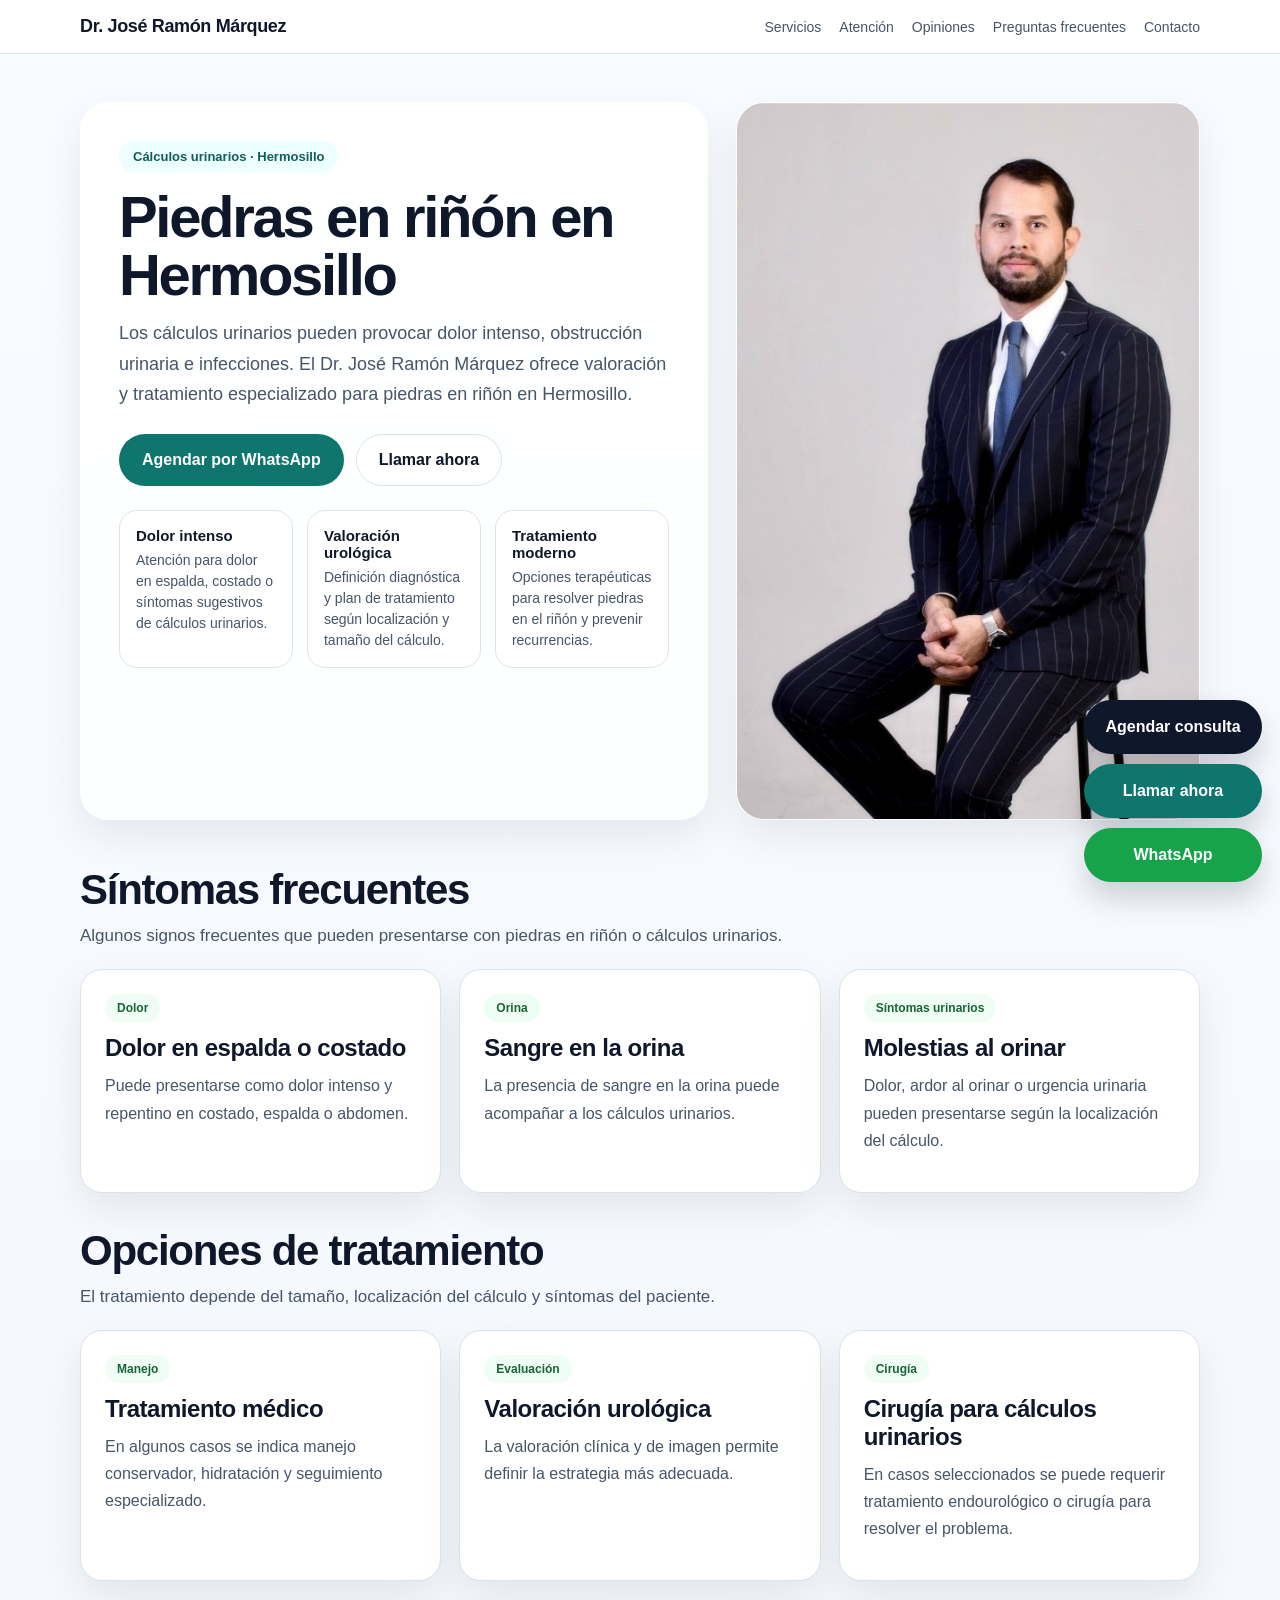
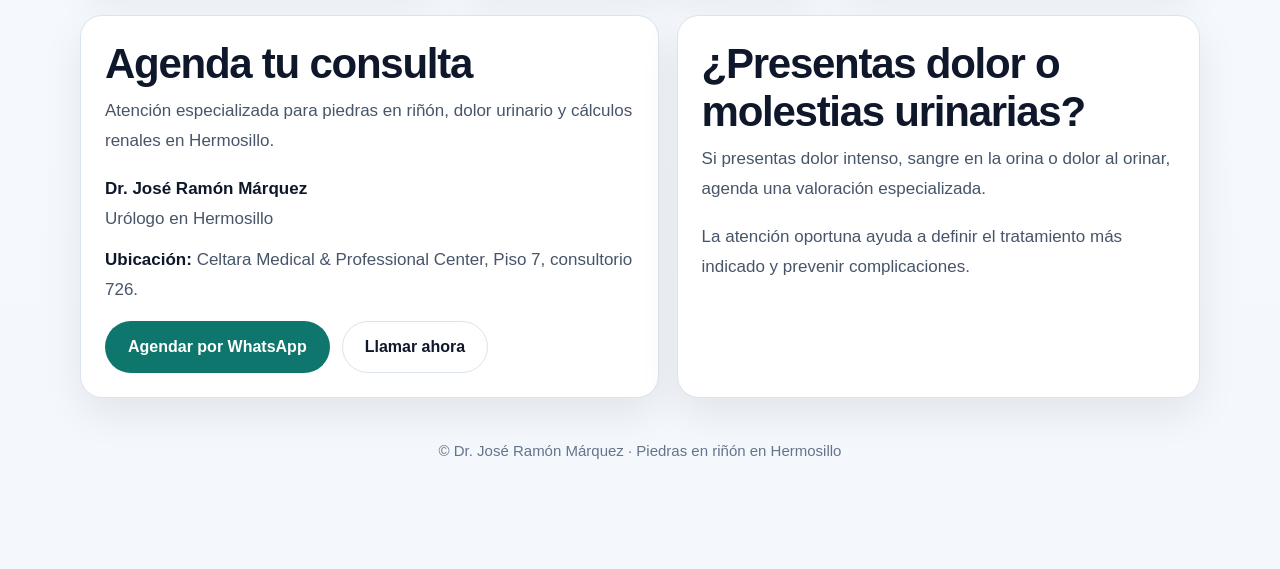
==== calculos.html @ 33da3daa "Update WhatsApp links for Dr. Márquez" ====
<!DOCTYPE html>
<html lang="es">
<head>
  <!-- Google tag (gtag.js) -->
  <script async src="https://www.googletagmanager.com/gtag/js?id=AW-10890424360"></script>
  <script>
    window.dataLayer = window.dataLayer || [];
    function gtag(){dataLayer.push(arguments);}
    gtag('js', new Date());
    gtag('config', 'AW-10890424360');
  </script>
  <script>
    function gtag_report_conversion(url) {
      var callback = function () {
        if (typeof(url) !== 'undefined') {
          window.location = url;
        }
      };
      gtag('event', 'conversion', {
        'send_to': 'AW-10890424360/ydAMCOLfy4wcEKjg-sgo',
        'event_callback': callback
      });
      return false;
    }
  </script>

  <meta charset="UTF-8" />
  <meta name="viewport" content="width=device-width, initial-scale=1.0" />
  <link rel="canonical" href="https://www.urologohermosillo.mx/calculos.html" />

  <title>Piedras en riñón en Hermosillo | Dr. José Ramón Márquez</title>

  <meta name="description" content="Tratamiento de piedras en riñón y cálculos urinarios en Hermosillo. Valoración especializada por el Dr. José Ramón Márquez." />
  <meta name="keywords" content="piedras en riñón Hermosillo, cálculos renales Hermosillo, cirugía láser cálculos Hermosillo, urólogo cálculos Hermosillo" />
  <meta name="robots" content="index, follow" />

  <meta property="og:title" content="Piedras en riñón en Hermosillo | Dr. José Ramón Márquez" />
  <meta property="og:description" content="Tratamiento especializado para cálculos urinarios y piedras en riñón en Hermosillo." />
  <meta property="og:type" content="website" />
  <meta property="og:url" content="https://www.urologohermosillo.mx/calculos.html" />
  <meta property="og:image" content="https://www.urologohermosillo.mx/doctor.jpg" />

  <style>
    :root {
      --bg: #f4f7fb;
      --white: #ffffff;
      --text: #0f172a;
      --muted: #475569;
      --primary: #0f766e;
      --primary-dark: #115e59;
      --green: #16a34a;
      --line: #dbe4ec;
      --shadow: 0 16px 40px rgba(15,23,42,0.08);
      --radius: 22px;
      --max: 1120px;
    }

    * { box-sizing: border-box; }
    html { scroll-behavior: smooth; }

    body {
      margin: 0;
      font-family: Arial, Helvetica, sans-serif;
      background: linear-gradient(180deg,#f8fbff 0%,var(--bg) 100%);
      color: var(--text);
    }

    img { max-width: 100%; display: block; }
    a { text-decoration: none; color: inherit; }

    .container {
      width: min(var(--max), calc(100% - 32px));
      margin: 0 auto;
    }

    .topbar {
      position: sticky;
      top: 0;
      z-index: 50;
      background: rgba(255,255,255,0.92);
      backdrop-filter: blur(10px);
      border-bottom: 1px solid rgba(219,228,236,0.9);
    }

    .topbar-inner {
      display: flex;
      justify-content: space-between;
      align-items: center;
      gap: 16px;
      padding: 16px 0;
    }

    .brand {
      font-weight: 800;
      font-size: 18px;
      letter-spacing: -0.02em;
    }

    .nav {
      display: flex;
      gap: 18px;
      font-size: 14px;
      color: var(--muted);
      flex-wrap: wrap;
    }

    .hero {
      padding: 48px 0 22px;
    }

    .hero-grid {
      display: grid;
      grid-template-columns: 1.15fr 0.85fr;
      gap: 28px;
      align-items: stretch;
    }

    .panel {
      background: rgba(255,255,255,0.88);
      border: 1px solid rgba(255,255,255,0.95);
      border-radius: 28px;
      box-shadow: var(--shadow);
      overflow: hidden;
    }

    .hero-copy {
      padding: 38px;
    }

    .eyebrow {
      display: inline-block;
      margin-bottom: 16px;
      padding: 8px 14px;
      background: #ecfeff;
      color: var(--primary-dark);
      border-radius: 999px;
      font-size: 13px;
      font-weight: 700;
    }

    h1 {
      margin: 0 0 14px;
      font-size: clamp(34px,5vw,58px);
      line-height: 1;
      letter-spacing: -0.04em;
    }

    .lead {
      margin: 0 0 24px;
      color: var(--muted);
      font-size: 18px;
      line-height: 1.7;
      max-width: 62ch;
    }

    .cta-row {
      display: flex;
      flex-wrap: wrap;
      gap: 12px;
      margin-bottom: 24px;
    }

    .btn {
      display: inline-flex;
      align-items: center;
      justify-content: center;
      min-height: 52px;
      padding: 14px 22px;
      border-radius: 999px;
      font-weight: 700;
      border: 1px solid transparent;
      transition: 0.2s ease;
    }

    .btn:hover { transform: translateY(-1px); }
    .btn-primary { background: var(--primary); color: #fff; }
    .btn-secondary { background: #fff; color: var(--text); border-color: var(--line); }

    .highlights {
      display: grid;
      grid-template-columns: repeat(3,1fr);
      gap: 14px;
    }

    .highlight {
      background: #fff;
      border: 1px solid var(--line);
      border-radius: 18px;
      padding: 16px;
    }

    .highlight strong {
      display: block;
      margin-bottom: 6px;
      font-size: 15px;
    }

    .highlight span {
      color: var(--muted);
      font-size: 14px;
      line-height: 1.5;
    }

    .hero-photo {
      min-height: 100%;
      background: #e8eef4;
    }

    .hero-photo img {
      width: 100%;
      height: 100%;
      object-fit: cover;
      object-position: center top;
    }

    .section {
      padding: 24px 0 10px;
    }

    .section-head {
      margin-bottom: 18px;
    }

    .section-head h2 {
      margin: 0 0 8px;
      font-size: clamp(28px,4vw,42px);
      letter-spacing: -0.03em;
    }

    .section-head p {
      margin: 0;
      color: var(--muted);
      font-size: 17px;
      line-height: 1.7;
    }

    .grid-3 {
      display: grid;
      grid-template-columns: repeat(3,1fr);
      gap: 18px;
    }

    .card {
      background: var(--white);
      border: 1px solid var(--line);
      border-radius: var(--radius);
      box-shadow: var(--shadow);
      padding: 24px;
    }

    .tag {
      display: inline-block;
      margin-bottom: 12px;
      padding: 7px 12px;
      border-radius: 999px;
      background: #f0fdf4;
      color: #166534;
      font-size: 12px;
      font-weight: 800;
    }

    .service h3 {
      margin: 0 0 10px;
      font-size: 24px;
      letter-spacing: -0.02em;
    }

    .service p {
      margin: 0 0 14px;
      color: var(--muted);
      line-height: 1.7;
    }

    .contact-grid {
      display: grid;
      grid-template-columns: 1.05fr 0.95fr;
      gap: 18px;
    }

    .contact-info p {
      margin: 0 0 12px;
      color: var(--muted);
      line-height: 1.75;
      font-size: 17px;
    }

    .contact-info strong {
      color: var(--text);
    }

    .quick-actions {
      display: flex;
      flex-wrap: wrap;
      gap: 12px;
      margin-top: 16px;
    }

    .floating-actions {
      position: fixed;
      right: 18px;
      bottom: 18px;
      z-index: 60;
      display: flex;
      flex-direction: column;
      gap: 10px;
      align-items: flex-end;
    }

    .floating-btn {
      display: inline-flex;
      align-items: center;
      justify-content: center;
      min-width: 178px;
      min-height: 54px;
      padding: 14px 20px;
      border-radius: 999px;
      color: #fff;
      font-weight: 800;
      box-shadow: 0 16px 30px rgba(15,23,42,0.18);
    }

    .floating-book { background: #0f172a; }
    .floating-call { background: var(--primary); }
    .floating-wa { background: var(--green); }

    footer {
      padding: 34px 0 110px;
      text-align: center;
      color: #64748b;
      font-size: 15px;
    }

    @media (max-width:900px) {
      .nav { display: none; }
      .hero-grid, .grid-3, .contact-grid, .highlights { grid-template-columns: 1fr; }
      .hero-copy { padding: 28px; }
      .floating-actions { left: 14px; right: 14px; align-items: stretch; }
      .floating-btn { width: 100%; min-width: 0; }
    }
  </style>
</head>
<body>
  <header class="topbar">
    <div class="container topbar-inner">
      <div class="brand"><a href="index.html">Dr. José Ramón Márquez</a></div>
      <nav class="nav">
        <a href="index.html#servicios">Servicios</a>
        <a href="index.html#seo-local">Atención</a>
        <a href="index.html#opiniones">Opiniones</a>
        <a href="index.html#faq">Preguntas frecuentes</a>
        <a href="contacto.html">Contacto</a>
      </nav>
    </div>
  </header>

  <main>
    <section class="hero">
      <div class="container hero-grid">
        <div class="panel hero-copy">
          <div class="eyebrow">Cálculos urinarios · Hermosillo</div>
          <h1>Piedras en riñón en Hermosillo</h1>
          <p class="lead">Los cálculos urinarios pueden provocar dolor intenso, obstrucción urinaria e infecciones. El Dr. José Ramón Márquez ofrece valoración y tratamiento especializado para piedras en riñón en Hermosillo.</p>
          <div class="cta-row">
            <a class="btn btn-primary" href="https://wa.me/526621682543?text=Hola%20Dr.%20Jos%C3%A9%20Ram%C3%B3n%2C%20vi%20su%20p%C3%A1gina%20web%20y%20quiero%20agendar%20una%20consulta%20por%20piedras%20en%20el%20ri%C3%B1%C3%B3n" onclick="return gtag_report_conversion(this.href);">
              Agendar por WhatsApp
            </a>
            <a class="btn btn-secondary" href="tel:+522227526728">Llamar ahora</a>
          </div>
          <div class="highlights">
            <div class="highlight">
              <strong>Dolor intenso</strong>
              <span>Atención para dolor en espalda, costado o síntomas sugestivos de cálculos urinarios.</span>
            </div>
            <div class="highlight">
              <strong>Valoración urológica</strong>
              <span>Definición diagnóstica y plan de tratamiento según localización y tamaño del cálculo.</span>
            </div>
            <div class="highlight">
              <strong>Tratamiento moderno</strong>
              <span>Opciones terapéuticas para resolver piedras en el riñón y prevenir recurrencias.</span>
            </div>
          </div>
        </div>
        <div class="panel hero-photo">
          <img src="doctor.jpg" alt="Dr. José Ramón Márquez, urólogo en Hermosillo" />
        </div>
      </div>
    </section>

    <section class="section">
      <div class="container">
        <div class="section-head">
          <h2>Síntomas frecuentes</h2>
          <p>Algunos signos frecuentes que pueden presentarse con piedras en riñón o cálculos urinarios.</p>
        </div>
        <div class="grid-3">
          <article class="card service">
            <div class="tag">Dolor</div>
            <h3>Dolor en espalda o costado</h3>
            <p>Puede presentarse como dolor intenso y repentino en costado, espalda o abdomen.</p>
          </article>
          <article class="card service">
            <div class="tag">Orina</div>
            <h3>Sangre en la orina</h3>
            <p>La presencia de sangre en la orina puede acompañar a los cálculos urinarios.</p>
          </article>
          <article class="card service">
            <div class="tag">Síntomas urinarios</div>
            <h3>Molestias al orinar</h3>
            <p>Dolor, ardor al orinar o urgencia urinaria pueden presentarse según la localización del cálculo.</p>
          </article>
        </div>
      </div>
    </section>

    <section class="section" id="tratamiento">
      <div class="container">
        <div class="section-head">
          <h2>Opciones de tratamiento</h2>
          <p>El tratamiento depende del tamaño, localización del cálculo y síntomas del paciente.</p>
        </div>
        <div class="grid-3">
          <article class="card service">
            <div class="tag">Manejo</div>
            <h3>Tratamiento médico</h3>
            <p>En algunos casos se indica manejo conservador, hidratación y seguimiento especializado.</p>
          </article>
          <article class="card service">
            <div class="tag">Evaluación</div>
            <h3>Valoración urológica</h3>
            <p>La valoración clínica y de imagen permite definir la estrategia más adecuada.</p>
          </article>
          <article class="card service">
            <div class="tag">Cirugía</div>
            <h3>Cirugía para cálculos urinarios</h3>
            <p>En casos seleccionados se puede requerir tratamiento endourológico o cirugía para resolver el problema.</p>
          </article>
        </div>
      </div>
    </section>

    <section class="section" id="contacto">
      <div class="container contact-grid">
        <div class="card contact-info">
          <div class="section-head">
            <h2>Agenda tu consulta</h2>
            <p>Atención especializada para piedras en riñón, dolor urinario y cálculos renales en Hermosillo.</p>
          </div>
          <p><strong>Dr. José Ramón Márquez</strong><br>Urólogo en Hermosillo</p>
          <p><strong>Ubicación:</strong> Celtara Medical &amp; Professional Center, Piso 7, consultorio 726.</p>
          <div class="quick-actions">
            <a class="btn btn-primary" href="https://wa.me/526621682543?text=Hola%20Dr.%20Jos%C3%A9%20Ram%C3%B3n%2C%20vi%20su%20p%C3%A1gina%20web%20y%20quiero%20agendar%20una%20consulta%20por%20piedras%20en%20el%20ri%C3%B1%C3%B3n" onclick="return gtag_report_conversion(this.href);">
              Agendar por WhatsApp
            </a>
            <a class="btn btn-secondary" href="tel:+522227526728">Llamar ahora</a>
          </div>
        </div>
        <div class="card contact-info">
          <div class="section-head">
            <h2>¿Presentas dolor o molestias urinarias?</h2>
            <p>Si presentas dolor intenso, sangre en la orina o dolor al orinar, agenda una valoración especializada.</p>
          </div>
          <p>La atención oportuna ayuda a definir el tratamiento más indicado y prevenir complicaciones.</p>
        </div>
      </div>
    </section>
  </main>

  <div class="floating-actions">
    <a class="floating-btn floating-book" href="https://wa.me/526621682543?text=Hola%20Dr.%20Jos%C3%A9%20Ram%C3%B3n%2C%20vi%20su%20p%C3%A1gina%20web%20y%20quiero%20agendar%20una%20consulta%20por%20piedras%20en%20el%20ri%C3%B1%C3%B3n" onclick="return gtag_report_conversion(this.href);">
      Agendar consulta
    </a>
    <a class="floating-btn floating-call" href="tel:+522227526728">Llamar ahora</a>
    <a class="floating-btn floating-wa" href="https://wa.me/526621682543?text=Hola%20Dr.%20Jos%C3%A9%20Ram%C3%B3n%2C%20vi%20su%20p%C3%A1gina%20web%20y%20quiero%20informaci%C3%B3n%20sobre%20piedras%20en%20el%20ri%C3%B1%C3%B3n" onclick="return gtag_report_conversion(this.href);">
      WhatsApp
    </a>
  </div>

  <footer>© Dr. José Ramón Márquez · Piedras en riñón en Hermosillo</footer>
</body>
</html>
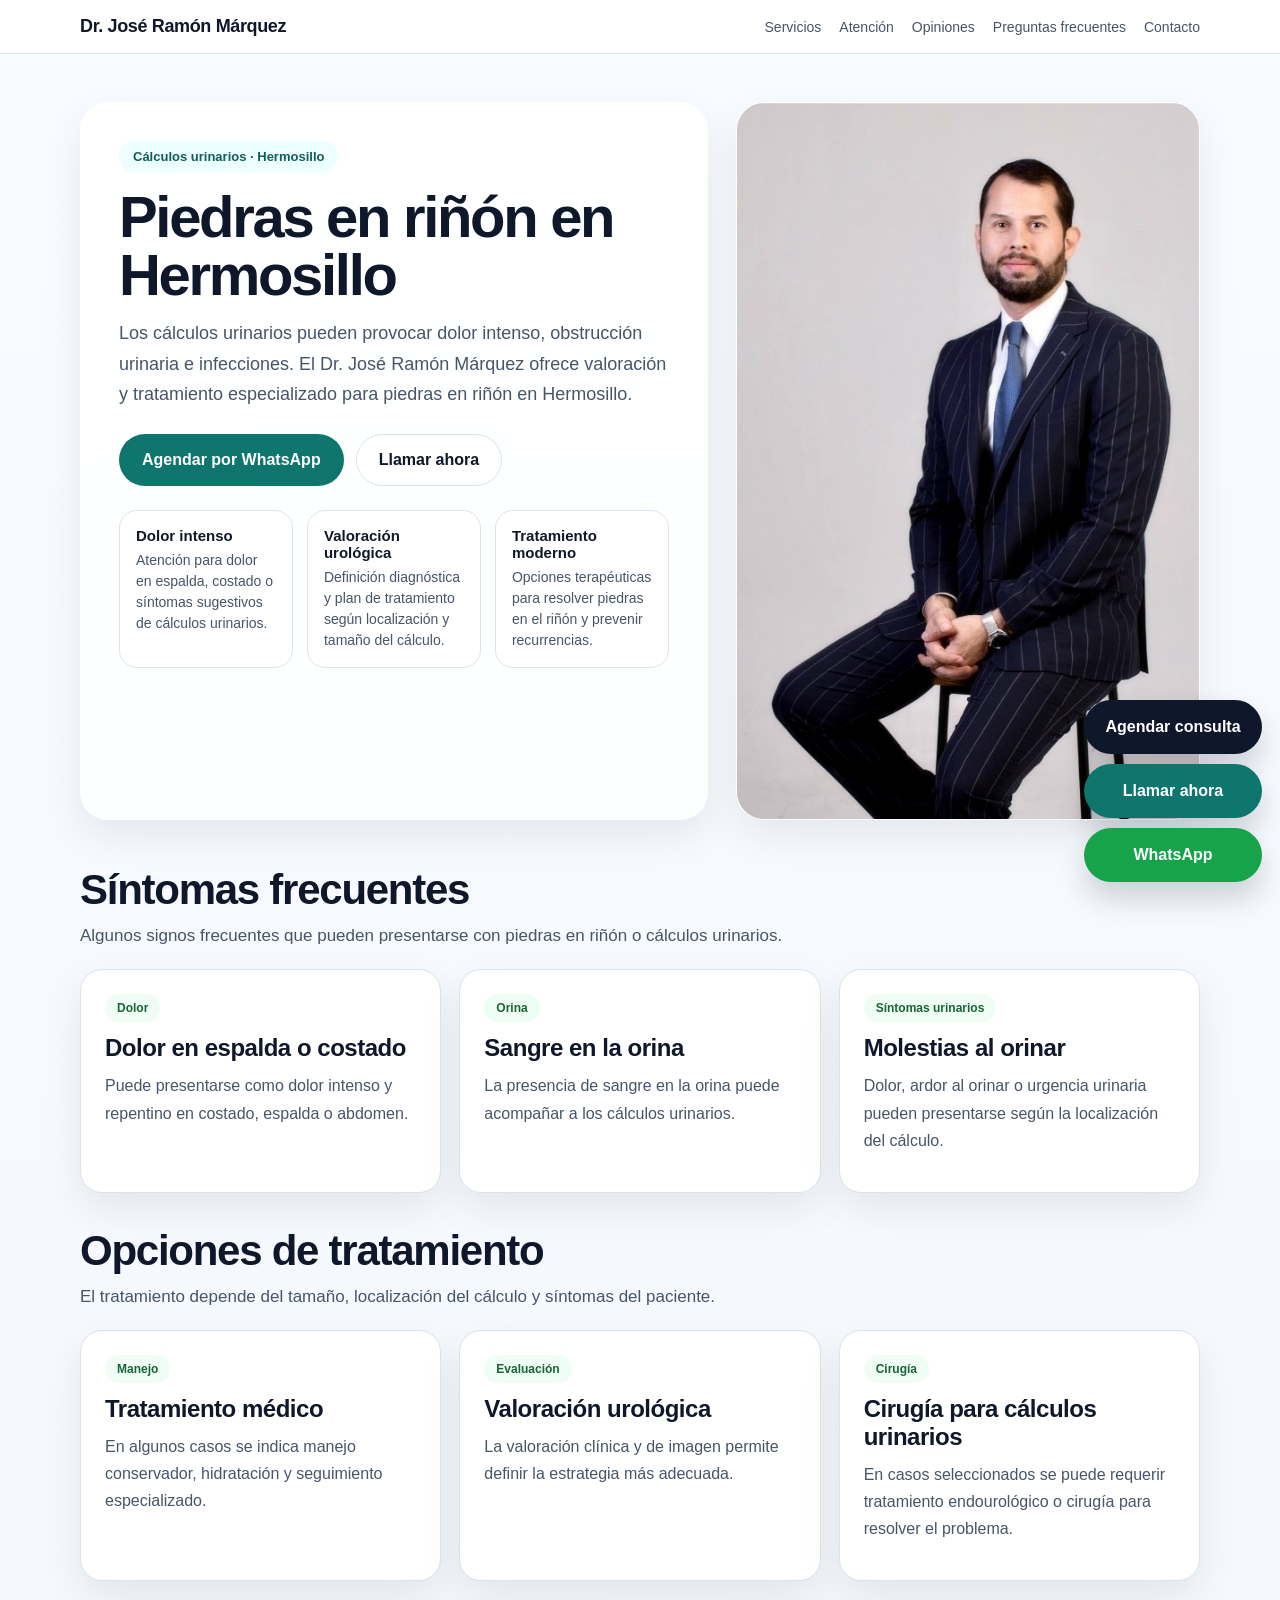
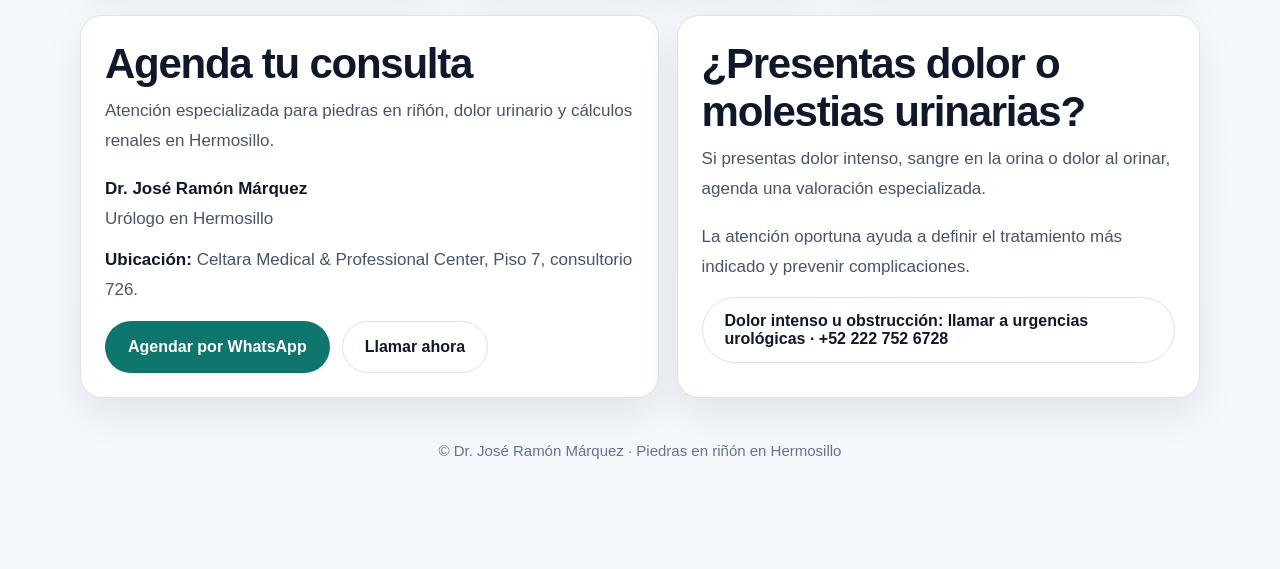
==== commit 4eb2f882: "Separate primary and emergency phone numbers in calculos.html" ====
--- a/calculos.html
+++ b/calculos.html
@@ -364,7 +364,7 @@
             <a class="btn btn-primary" href="https://wa.me/526621682543?text=Hola%20Dr.%20Jos%C3%A9%20Ram%C3%B3n%2C%20vi%20su%20p%C3%A1gina%20web%20y%20quiero%20agendar%20una%20consulta%20por%20piedras%20en%20el%20ri%C3%B1%C3%B3n" onclick="return gtag_report_conversion(this.href);">
               Agendar por WhatsApp
             </a>
-            <a class="btn btn-secondary" href="tel:+522227526728">Llamar ahora</a>
+            <a class="btn btn-secondary" href="tel:+526621682543">Llamar ahora</a>
           </div>
           <div class="highlights">
             <div class="highlight">
@@ -452,7 +452,7 @@
             <a class="btn btn-primary" href="https://wa.me/526621682543?text=Hola%20Dr.%20Jos%C3%A9%20Ram%C3%B3n%2C%20vi%20su%20p%C3%A1gina%20web%20y%20quiero%20agendar%20una%20consulta%20por%20piedras%20en%20el%20ri%C3%B1%C3%B3n" onclick="return gtag_report_conversion(this.href);">
               Agendar por WhatsApp
             </a>
-            <a class="btn btn-secondary" href="tel:+522227526728">Llamar ahora</a>
+            <a class="btn btn-secondary" href="tel:+526621682543">Llamar ahora</a>
           </div>
         </div>
         <div class="card contact-info">
@@ -461,6 +461,9 @@
             <p>Si presentas dolor intenso, sangre en la orina o dolor al orinar, agenda una valoración especializada.</p>
           </div>
           <p>La atención oportuna ayuda a definir el tratamiento más indicado y prevenir complicaciones.</p>
+          <div class="quick-actions">
+            <a class="btn btn-secondary" href="tel:+522227526728">Dolor intenso u obstrucción: llamar a urgencias urológicas · +52 222 752 6728</a>
+          </div>
         </div>
       </div>
     </section>
@@ -470,7 +473,7 @@
     <a class="floating-btn floating-book" href="https://wa.me/526621682543?text=Hola%20Dr.%20Jos%C3%A9%20Ram%C3%B3n%2C%20vi%20su%20p%C3%A1gina%20web%20y%20quiero%20agendar%20una%20consulta%20por%20piedras%20en%20el%20ri%C3%B1%C3%B3n" onclick="return gtag_report_conversion(this.href);">
       Agendar consulta
     </a>
-    <a class="floating-btn floating-call" href="tel:+522227526728">Llamar ahora</a>
+    <a class="floating-btn floating-call" href="tel:+526621682543">Llamar ahora</a>
     <a class="floating-btn floating-wa" href="https://wa.me/526621682543?text=Hola%20Dr.%20Jos%C3%A9%20Ram%C3%B3n%2C%20vi%20su%20p%C3%A1gina%20web%20y%20quiero%20informaci%C3%B3n%20sobre%20piedras%20en%20el%20ri%C3%B1%C3%B3n" onclick="return gtag_report_conversion(this.href);">
       WhatsApp
     </a>
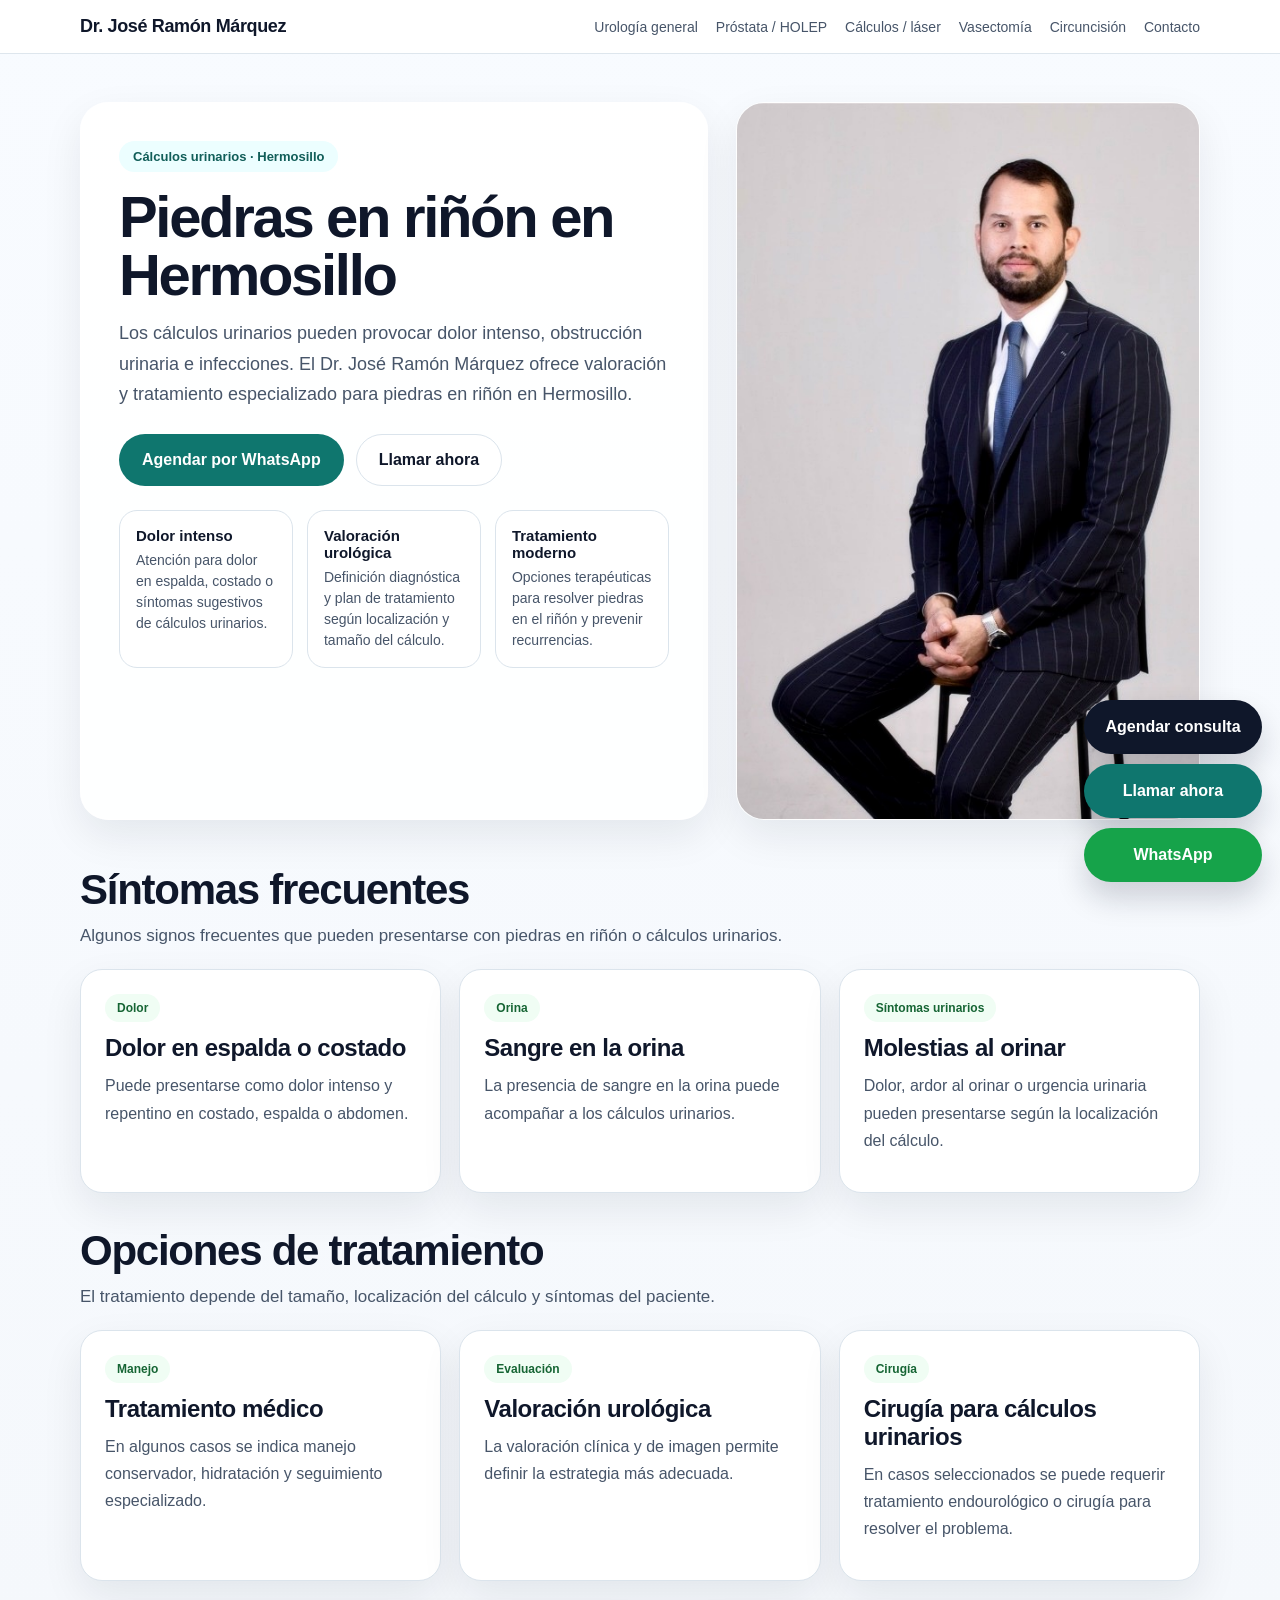
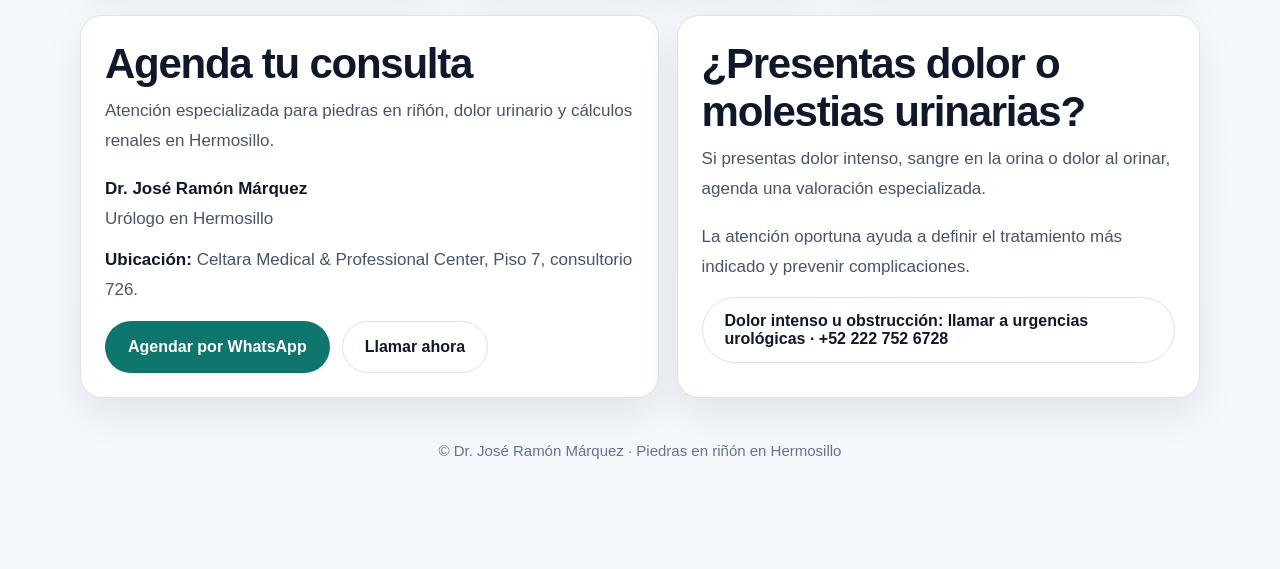
==== commit 2d8fea76: "Fix internal navigation links in calculos.html" ====
--- a/calculos.html
+++ b/calculos.html
@@ -344,10 +344,11 @@
     <div class="container topbar-inner">
       <div class="brand"><a href="index.html">Dr. José Ramón Márquez</a></div>
       <nav class="nav">
-        <a href="index.html#servicios">Servicios</a>
-        <a href="index.html#seo-local">Atención</a>
-        <a href="index.html#opiniones">Opiniones</a>
-        <a href="index.html#faq">Preguntas frecuentes</a>
+        <a href="urologo-hermosillo.html">Urología general</a>
+        <a href="prostata.html">Próstata / HOLEP</a>
+        <a href="calculos.html">Cálculos / láser</a>
+        <a href="vasectomia.html">Vasectomía</a>
+        <a href="circuncision.html">Circuncisión</a>
         <a href="contacto.html">Contacto</a>
       </nav>
     </div>
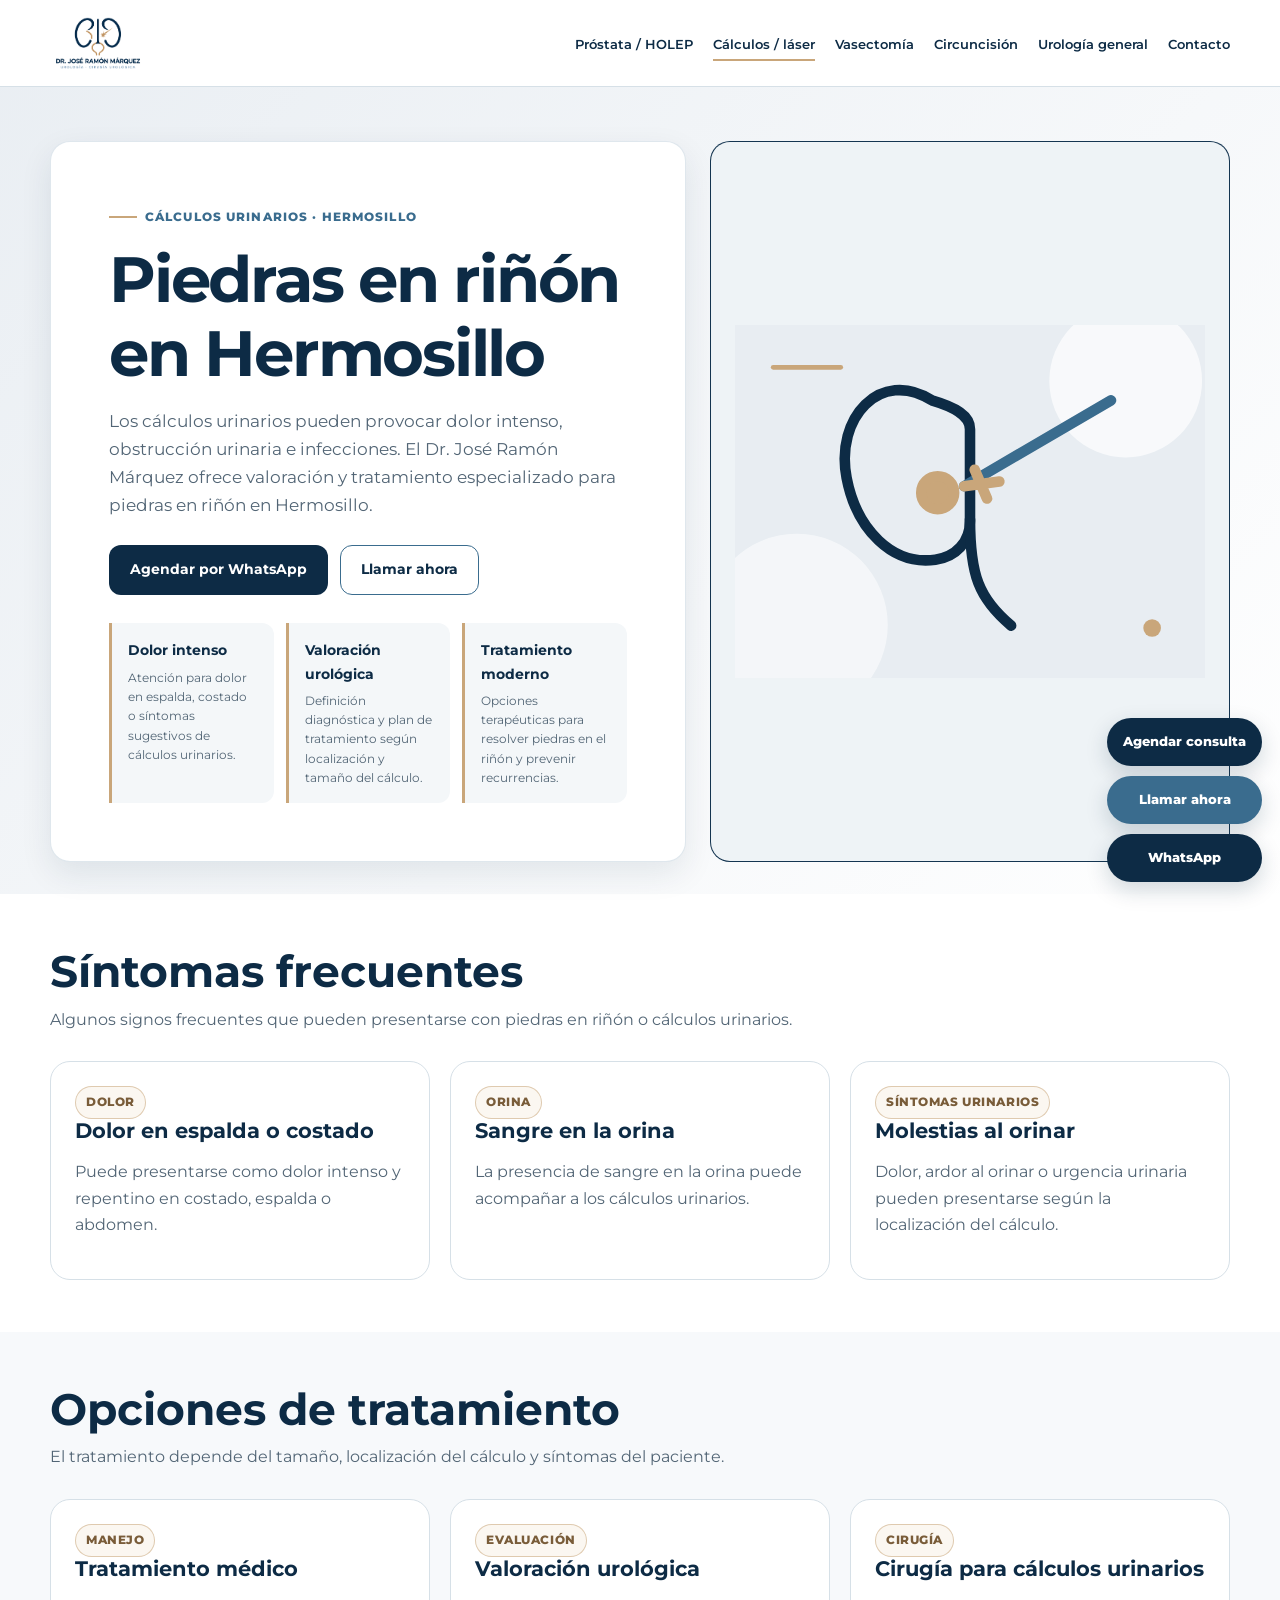
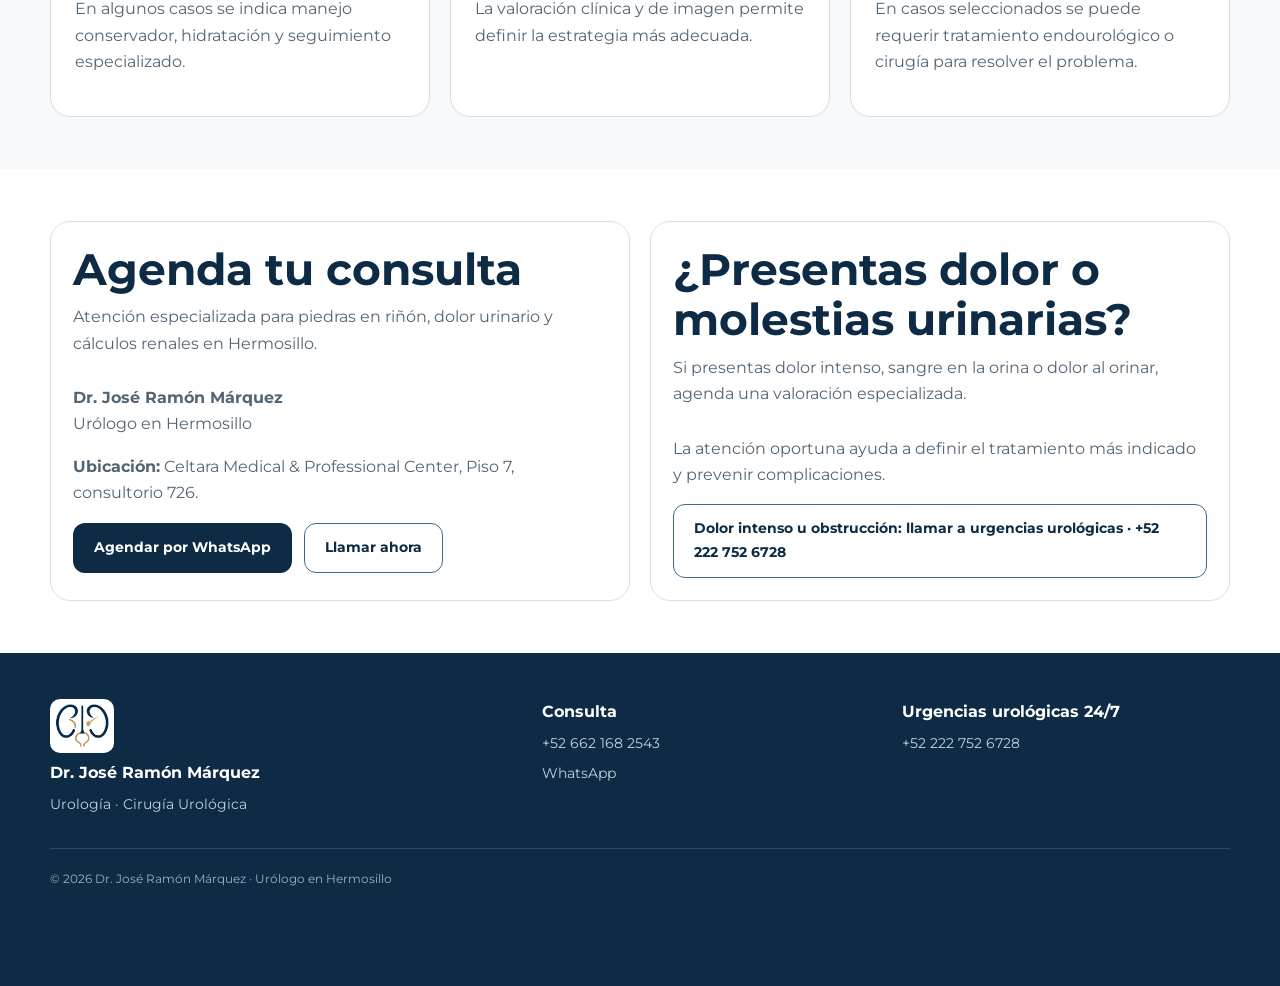
==== commit a39257fa: "Redesign site with JRM medical brand system" ====
--- a/calculos.html
+++ b/calculos.html
@@ -9,21 +9,6 @@
     gtag('js', new Date());
     gtag('config', 'AW-10890424360');
   </script>
-  <script>
-    function gtag_report_conversion(url) {
-      var callback = function () {
-        if (typeof(url) !== 'undefined') {
-          window.location = url;
-        }
-      };
-      gtag('event', 'conversion', {
-        'send_to': 'AW-10890424360/ydAMCOLfy4wcEKjg-sgo',
-        'event_callback': callback
-      });
-      return false;
-    }
-  </script>
-
   <meta charset="UTF-8" />
   <meta name="viewport" content="width=device-width, initial-scale=1.0" />
   <link rel="canonical" href="https://www.urologohermosillo.mx/calculos.html" />
@@ -40,319 +25,35 @@
   <meta property="og:url" content="https://www.urologohermosillo.mx/calculos.html" />
   <meta property="og:image" content="https://www.urologohermosillo.mx/doctor.jpg" />
 
-  <style>
-    :root {
-      --bg: #f4f7fb;
-      --white: #ffffff;
-      --text: #0f172a;
-      --muted: #475569;
-      --primary: #0f766e;
-      --primary-dark: #115e59;
-      --green: #16a34a;
-      --line: #dbe4ec;
-      --shadow: 0 16px 40px rgba(15,23,42,0.08);
-      --radius: 22px;
-      --max: 1120px;
-    }
-
-    * { box-sizing: border-box; }
-    html { scroll-behavior: smooth; }
-
-    body {
-      margin: 0;
-      font-family: Arial, Helvetica, sans-serif;
-      background: linear-gradient(180deg,#f8fbff 0%,var(--bg) 100%);
-      color: var(--text);
-    }
-
-    img { max-width: 100%; display: block; }
-    a { text-decoration: none; color: inherit; }
-
-    .container {
-      width: min(var(--max), calc(100% - 32px));
-      margin: 0 auto;
-    }
-
-    .topbar {
-      position: sticky;
-      top: 0;
-      z-index: 50;
-      background: rgba(255,255,255,0.92);
-      backdrop-filter: blur(10px);
-      border-bottom: 1px solid rgba(219,228,236,0.9);
-    }
-
-    .topbar-inner {
-      display: flex;
-      justify-content: space-between;
-      align-items: center;
-      gap: 16px;
-      padding: 16px 0;
-    }
-
-    .brand {
-      font-weight: 800;
-      font-size: 18px;
-      letter-spacing: -0.02em;
-    }
-
-    .nav {
-      display: flex;
-      gap: 18px;
-      font-size: 14px;
-      color: var(--muted);
-      flex-wrap: wrap;
-    }
-
-    .hero {
-      padding: 48px 0 22px;
-    }
-
-    .hero-grid {
-      display: grid;
-      grid-template-columns: 1.15fr 0.85fr;
-      gap: 28px;
-      align-items: stretch;
-    }
-
-    .panel {
-      background: rgba(255,255,255,0.88);
-      border: 1px solid rgba(255,255,255,0.95);
-      border-radius: 28px;
-      box-shadow: var(--shadow);
-      overflow: hidden;
-    }
-
-    .hero-copy {
-      padding: 38px;
-    }
-
-    .eyebrow {
-      display: inline-block;
-      margin-bottom: 16px;
-      padding: 8px 14px;
-      background: #ecfeff;
-      color: var(--primary-dark);
-      border-radius: 999px;
-      font-size: 13px;
-      font-weight: 700;
-    }
-
-    h1 {
-      margin: 0 0 14px;
-      font-size: clamp(34px,5vw,58px);
-      line-height: 1;
-      letter-spacing: -0.04em;
-    }
-
-    .lead {
-      margin: 0 0 24px;
-      color: var(--muted);
-      font-size: 18px;
-      line-height: 1.7;
-      max-width: 62ch;
-    }
-
-    .cta-row {
-      display: flex;
-      flex-wrap: wrap;
-      gap: 12px;
-      margin-bottom: 24px;
-    }
-
-    .btn {
-      display: inline-flex;
-      align-items: center;
-      justify-content: center;
-      min-height: 52px;
-      padding: 14px 22px;
-      border-radius: 999px;
-      font-weight: 700;
-      border: 1px solid transparent;
-      transition: 0.2s ease;
-    }
-
-    .btn:hover { transform: translateY(-1px); }
-    .btn-primary { background: var(--primary); color: #fff; }
-    .btn-secondary { background: #fff; color: var(--text); border-color: var(--line); }
-
-    .highlights {
-      display: grid;
-      grid-template-columns: repeat(3,1fr);
-      gap: 14px;
-    }
-
-    .highlight {
-      background: #fff;
-      border: 1px solid var(--line);
-      border-radius: 18px;
-      padding: 16px;
-    }
-
-    .highlight strong {
-      display: block;
-      margin-bottom: 6px;
-      font-size: 15px;
-    }
-
-    .highlight span {
-      color: var(--muted);
-      font-size: 14px;
-      line-height: 1.5;
-    }
-
-    .hero-photo {
-      min-height: 100%;
-      background: #e8eef4;
-    }
-
-    .hero-photo img {
-      width: 100%;
-      height: 100%;
-      object-fit: cover;
-      object-position: center top;
-    }
-
-    .section {
-      padding: 24px 0 10px;
-    }
-
-    .section-head {
-      margin-bottom: 18px;
-    }
-
-    .section-head h2 {
-      margin: 0 0 8px;
-      font-size: clamp(28px,4vw,42px);
-      letter-spacing: -0.03em;
-    }
-
-    .section-head p {
-      margin: 0;
-      color: var(--muted);
-      font-size: 17px;
-      line-height: 1.7;
-    }
-
-    .grid-3 {
-      display: grid;
-      grid-template-columns: repeat(3,1fr);
-      gap: 18px;
-    }
-
-    .card {
-      background: var(--white);
-      border: 1px solid var(--line);
-      border-radius: var(--radius);
-      box-shadow: var(--shadow);
-      padding: 24px;
-    }
-
-    .tag {
-      display: inline-block;
-      margin-bottom: 12px;
-      padding: 7px 12px;
-      border-radius: 999px;
-      background: #f0fdf4;
-      color: #166534;
-      font-size: 12px;
-      font-weight: 800;
-    }
-
-    .service h3 {
-      margin: 0 0 10px;
-      font-size: 24px;
-      letter-spacing: -0.02em;
-    }
-
-    .service p {
-      margin: 0 0 14px;
-      color: var(--muted);
-      line-height: 1.7;
-    }
-
-    .contact-grid {
-      display: grid;
-      grid-template-columns: 1.05fr 0.95fr;
-      gap: 18px;
-    }
-
-    .contact-info p {
-      margin: 0 0 12px;
-      color: var(--muted);
-      line-height: 1.75;
-      font-size: 17px;
-    }
-
-    .contact-info strong {
-      color: var(--text);
-    }
-
-    .quick-actions {
-      display: flex;
-      flex-wrap: wrap;
-      gap: 12px;
-      margin-top: 16px;
-    }
-
-    .floating-actions {
-      position: fixed;
-      right: 18px;
-      bottom: 18px;
-      z-index: 60;
-      display: flex;
-      flex-direction: column;
-      gap: 10px;
-      align-items: flex-end;
-    }
-
-    .floating-btn {
-      display: inline-flex;
-      align-items: center;
-      justify-content: center;
-      min-width: 178px;
-      min-height: 54px;
-      padding: 14px 20px;
-      border-radius: 999px;
-      color: #fff;
-      font-weight: 800;
-      box-shadow: 0 16px 30px rgba(15,23,42,0.18);
-    }
-
-    .floating-book { background: #0f172a; }
-    .floating-call { background: var(--primary); }
-    .floating-wa { background: var(--green); }
-
-    footer {
-      padding: 34px 0 110px;
-      text-align: center;
-      color: #64748b;
-      font-size: 15px;
-    }
-
-    @media (max-width:900px) {
-      .nav { display: none; }
-      .hero-grid, .grid-3, .contact-grid, .highlights { grid-template-columns: 1fr; }
-      .hero-copy { padding: 28px; }
-      .floating-actions { left: 14px; right: 14px; align-items: stretch; }
-      .floating-btn { width: 100%; min-width: 0; }
-    }
-  </style>
+  
+  <link rel="preconnect" href="https://fonts.googleapis.com">
+  <link rel="preconnect" href="https://fonts.gstatic.com" crossorigin>
+  <link href="https://fonts.googleapis.com/css2?family=Montserrat:wght@400;500;600;700;800&display=swap" rel="stylesheet">
+  <link rel="icon" type="image/png" sizes="32x32" href="assets/brand/06_Favicon_32x32.png">
+  <link rel="icon" type="image/png" sizes="64x64" href="assets/brand/06_Favicon_64x64.png">
+  <link rel="apple-touch-icon" sizes="180x180" href="assets/brand/06_Favicon_180x180.png">
+  <link rel="icon" type="image/png" sizes="192x192" href="assets/brand/06_Favicon_192x192.png">
+  <link rel="icon" type="image/png" sizes="512x512" href="assets/brand/06_Favicon_512x512.png">
+  <link rel="stylesheet" href="assets/css/styles.css">
+  <script defer src="assets/js/site.js"></script>
 </head>
-<body>
+<body class="page-calculos">
   <header class="topbar">
-    <div class="container topbar-inner">
-      <div class="brand"><a href="index.html">Dr. José Ramón Márquez</a></div>
-      <nav class="nav">
-        <a href="urologo-hermosillo.html">Urología general</a>
-        <a href="prostata.html">Próstata / HOLEP</a>
-        <a href="calculos.html">Cálculos / láser</a>
-        <a href="vasectomia.html">Vasectomía</a>
-        <a href="circuncision.html">Circuncisión</a>
-        <a href="contacto.html">Contacto</a>
-      </nav>
-    </div>
-  </header>
+  <div class="container topbar-inner">
+    <a href="index.html" class="brand" aria-label="Dr. José Ramón Márquez, inicio">
+      <img src="assets/brand/02_Logo_Principal_Transparente_Web.png" alt="Ilustración de cálculos urinarios y ureteroscopia láser" width="320" height="206">
+    </a>
+    <button class="nav-toggle" type="button" aria-expanded="false" aria-controls="site-nav"><span></span><span></span><span></span><span class="sr-only">Abrir menú</span></button>
+    <nav class="nav" id="site-nav" aria-label="Navegación principal">
+      <a href="prostata.html">Próstata / HOLEP</a>
+      <a href="calculos.html">Cálculos / láser</a>
+      <a href="vasectomia.html">Vasectomía</a>
+      <a href="circuncision.html">Circuncisión</a>
+      <a href="urologo-hermosillo.html">Urología general</a>
+      <a href="contacto.html">Contacto</a>
+    </nav>
+  </div>
+</header>
 
   <main>
     <section class="hero">
@@ -383,7 +84,7 @@
           </div>
         </div>
         <div class="panel hero-photo">
-          <img src="doctor.jpg" alt="Dr. José Ramón Márquez, urólogo en Hermosillo" />
+          <img src="assets/images/calculos-laser.svg" alt="Ilustración de cálculos urinarios y ureteroscopia láser" width="800" height="640" loading="eager" fetchpriority="high">
         </div>
       </div>
     </section>
@@ -480,6 +181,6 @@
     </a>
   </div>
 
-  <footer>© Dr. José Ramón Márquez · Piedras en riñón en Hermosillo</footer>
+  <footer class="site-footer"><div class="container footer-grid"><div><img src="assets/brand/03_Isotipo_Transparente.png" alt="" width="72" height="58" loading="lazy"><strong>Dr. José Ramón Márquez</strong><span>Urología · Cirugía Urológica</span></div><div><strong>Consulta</strong><a href="tel:+526621682543">+52 662 168 2543</a><a href="https://wa.me/526621682543" onclick="return gtag_report_conversion(this.href);">WhatsApp</a></div><div><strong>Urgencias urológicas 24/7</strong><a href="tel:+522227526728">+52 222 752 6728</a></div></div><div class="container footer-bottom">© <span data-current-year>2026</span> Dr. José Ramón Márquez · Urólogo en Hermosillo</div></footer>
 </body>
 </html>
--- a/assets/css/styles.css
+++ b/assets/css/styles.css
@@ -0,0 +1,112 @@
+:root{
+  --navy:#0D2B45;--blue:#3A6C8E;--gold:#C9A67A;--mist:#E8EDF2;--white:#fff;
+  --ink:#13283a;--muted:#526575;--line:#d6e0e7;--urgent:#8b2836;
+  --radius:20px;--max:1180px;--shadow:0 12px 32px rgba(13,43,69,.09);
+}
+*{box-sizing:border-box}
+html{scroll-behavior:smooth}
+body{margin:0;font-family:"Montserrat",Arial,sans-serif;background:#f7f9fb;color:var(--ink);line-height:1.65}
+img{max-width:100%;display:block}
+a{text-decoration:none;color:inherit}
+button{font:inherit}
+.container{width:min(var(--max),calc(100% - 36px));margin-inline:auto}
+.sr-only{position:absolute;width:1px;height:1px;padding:0;margin:-1px;overflow:hidden;clip:rect(0,0,0,0);white-space:nowrap;border:0}
+.topbar{position:sticky;top:0;z-index:50;background:rgba(255,255,255,.96);border-bottom:1px solid var(--line);backdrop-filter:blur(12px)}
+.topbar-inner{min-height:86px;display:flex;align-items:center;justify-content:space-between;gap:24px}
+.brand{display:block;width:230px;flex:none}
+.brand img{width:100%;height:64px;object-fit:contain;object-position:left center}
+.nav{display:flex;align-items:center;justify-content:flex-end;gap:20px;font-size:.82rem;font-weight:600;color:var(--navy)}
+.nav a{position:relative;padding:30px 0 26px}
+.nav a::after{content:"";position:absolute;left:0;right:100%;bottom:21px;height:2px;background:var(--gold);transition:right .2s ease}
+.nav a:hover::after,.nav a[aria-current="page"]::after{right:0}
+.nav-toggle{display:none;width:46px;height:42px;border:1px solid var(--line);border-radius:12px;background:#fff;padding:10px}
+.nav-toggle>span:not(.sr-only){display:block;height:2px;background:var(--navy);margin:4px}
+.hero{padding:54px 0 32px;background:linear-gradient(135deg,rgba(232,237,242,.88),rgba(255,255,255,.95))}
+.hero-grid{display:grid;grid-template-columns:minmax(0,1.1fr) minmax(340px,.9fr);gap:24px;align-items:stretch}
+.panel{background:var(--white);border:1px solid rgba(58,108,142,.16);border-radius:var(--radius);overflow:hidden}
+.hero-copy{position:relative;padding:clamp(30px,5vw,58px);box-shadow:var(--shadow)}
+.eyebrow,.section-kicker{display:inline-flex;align-items:center;gap:8px;margin-bottom:16px;color:var(--blue);font-size:.78rem;font-weight:800;letter-spacing:.09em;text-transform:uppercase}
+.eyebrow::before,.section-kicker::before{content:"";width:28px;height:2px;background:var(--gold)}
+h1,h2,h3{color:var(--navy);line-height:1.15}
+h1{margin:0 0 18px;font-size:clamp(2.25rem,5vw,4rem);letter-spacing:-.035em}
+h2{margin:0 0 10px;font-size:clamp(1.8rem,4vw,2.75rem)}
+h3{margin:0 0 10px;font-size:1.3rem}
+.lead{max-width:760px;margin:0 0 26px;color:var(--muted);font-size:1.05rem}
+.cta-row{display:flex;flex-wrap:wrap;gap:12px;margin:22px 0}
+.btn{display:inline-flex;align-items:center;justify-content:center;min-height:50px;padding:12px 20px;border:1px solid transparent;border-radius:12px;font-size:.9rem;font-weight:700;transition:transform .18s ease,background .18s ease}
+.btn:hover{transform:translateY(-2px)}
+.btn-primary,.btn-green{background:var(--navy);color:#fff}
+.btn-primary:hover,.btn-green:hover{background:#143d5e}
+.btn-secondary{background:#fff;border-color:var(--blue);color:var(--navy)}
+.btn-urgent{background:var(--urgent);color:#fff}
+.hero-photo,.hero-visual{min-height:520px;background:var(--navy)}
+.hero-photo img,.hero-visual img{width:100%;height:100%;object-fit:cover}
+.page-prostata .hero-photo img,.page-calculos .hero-photo img,.page-circuncision .hero-photo img{object-fit:contain;padding:24px;background:#eef3f6}
+.inline-hero-visual{float:right;width:min(38%,320px);margin:0 0 16px 26px}
+.inline-hero-visual img{width:100%;aspect-ratio:4/3;object-fit:contain}
+.highlights{display:grid;grid-template-columns:repeat(3,1fr);gap:12px;margin-top:28px}
+.highlight{padding:16px;border-left:3px solid var(--gold);background:#f4f7f9;border-radius:0 12px 12px 0}
+.highlight strong,.highlight span{display:block}
+.highlight strong{font-size:.88rem;color:var(--navy)}
+.highlight span{margin-top:5px;color:var(--muted);font-size:.78rem;line-height:1.55}
+.back-link{display:inline-flex;margin-bottom:18px;color:var(--blue);font-weight:700}
+.section{padding:52px 0}
+.section:nth-of-type(even){background:#fff}
+.section-head{max-width:760px;margin-bottom:28px}
+.section-head p{margin:0;color:var(--muted)}
+.grid-4,.grid-3,.grid-2,.contact-grid,.recovery-grid{display:grid;gap:20px}
+.grid-4{grid-template-columns:repeat(4,1fr)}
+.grid-3{grid-template-columns:repeat(3,1fr)}
+.grid-2,.contact-grid{grid-template-columns:repeat(2,1fr)}
+.card{background:#fff;border:1px solid var(--line);border-radius:var(--radius);padding:24px}
+.service{position:relative;overflow:hidden;transition:transform .2s ease,border-color .2s ease}
+.service:hover{transform:translateY(-4px);border-color:var(--gold)}
+.card-visual{width:calc(100% + 48px);height:170px;object-fit:cover;margin:-24px -24px 22px;background:var(--mist)}
+.tag,.badge{display:inline-block;padding:6px 10px;border:1px solid rgba(201,166,122,.55);border-radius:999px;color:#795c39;background:#fbf7f1;font-size:.72rem;font-weight:800;letter-spacing:.05em;text-transform:uppercase}
+.service p,.service li,.card p,.card li{color:var(--muted)}
+.service ul,.card ul{padding-left:20px}
+.btn-service{margin-top:14px}
+.urgent-card{border-color:rgba(139,40,54,.3)}
+.steps{display:grid;gap:16px}
+.step{display:grid;grid-template-columns:52px 1fr;gap:16px;align-items:start;padding:20px;background:#fff;border:1px solid var(--line);border-radius:16px}
+.step-num,.recovery-num{display:grid;place-items:center;width:44px;height:44px;border-radius:50%;background:var(--navy);color:#fff;font-weight:800}
+.step-body h3{margin-top:0}
+.recovery-grid{grid-template-columns:repeat(3,1fr)}
+.recovery-card{text-align:center;padding:22px;background:#fff;border:1px solid var(--line);border-radius:16px}
+.recovery-num{margin:0 auto 12px;background:var(--gold);color:var(--navy)}
+.credentials{display:grid;gap:12px}
+.cred-item{display:flex;justify-content:space-between;gap:20px;padding:14px 0;border-bottom:1px solid var(--line)}
+.cred-label{font-weight:700;color:var(--navy)}
+.cred-value{color:var(--muted);text-align:right}
+.contact-info,.contact-method,.horario{padding:22px}
+.quick-actions{display:flex;flex-wrap:wrap;gap:12px}
+.map-frame{overflow:hidden;border-radius:var(--radius);border:1px solid var(--line)}
+.map-frame iframe{width:100%;min-height:420px;border:0}
+.icon{display:grid;place-items:center;width:48px;height:48px;border-radius:14px;background:var(--mist);color:var(--navy);font-weight:800}
+.floating-actions{position:fixed;right:18px;bottom:18px;z-index:45;display:flex;flex-direction:column;gap:10px}
+.floating-btn{display:flex;align-items:center;justify-content:center;min-height:48px;padding:11px 16px;border-radius:999px;color:#fff;font-size:.8rem;font-weight:800;box-shadow:0 8px 22px rgba(13,43,69,.18)}
+.floating-book,.floating-wa{background:var(--navy)}
+.floating-call{background:var(--blue)}
+.site-footer{padding:46px 0 96px;background:var(--navy);color:#dfe8ee}
+.footer-grid{display:grid;grid-template-columns:1.4fr 1fr 1fr;gap:32px}
+.footer-grid>div{display:flex;flex-direction:column;align-items:flex-start;gap:7px}
+.footer-grid img{width:64px;height:54px;object-fit:contain;background:#fff;border-radius:10px;padding:5px}
+.footer-grid strong{color:#fff}
+.footer-grid span,.footer-grid a{font-size:.86rem;color:#c1d0db}
+.footer-bottom{margin-top:32px;padding-top:20px;border-top:1px solid rgba(255,255,255,.14);font-size:.78rem;color:#9eb1bf}
+@media(max-width:1050px){.grid-4{grid-template-columns:repeat(2,1fr)}.nav{gap:13px;font-size:.75rem}.brand{width:190px}}
+@media(max-width:820px){
+ .topbar-inner{min-height:74px}.brand{width:175px}.brand img{height:54px}
+ .nav-toggle{display:block}.nav{display:none;position:absolute;top:74px;left:0;right:0;padding:12px 18px 20px;background:#fff;border-bottom:1px solid var(--line);box-shadow:var(--shadow)}
+ .nav.is-open{display:grid}.nav a{padding:10px 0}.nav a::after{bottom:4px}
+ .hero{padding-top:30px}.hero-grid,.grid-3,.grid-2,.contact-grid,.footer-grid{grid-template-columns:1fr}
+ .hero-photo{min-height:400px}.highlights{grid-template-columns:1fr}
+ .inline-hero-visual{float:none;width:100%;max-width:320px;margin:0 auto 20px}
+ .footer-grid{gap:24px}
+}
+@media(max-width:560px){
+ .container{width:min(100% - 24px,var(--max))}.hero-copy,.card{padding:22px}
+ .grid-4,.recovery-grid{grid-template-columns:1fr}.card-visual{width:calc(100% + 44px);margin:-22px -22px 20px}
+ .cta-row .btn{width:100%}.floating-actions{left:12px;right:12px;bottom:10px;display:grid;grid-template-columns:repeat(3,1fr)}
+ .floating-btn{padding:10px 7px;font-size:.68rem;text-align:center}.cred-item{display:block}.cred-value{text-align:left}
+}
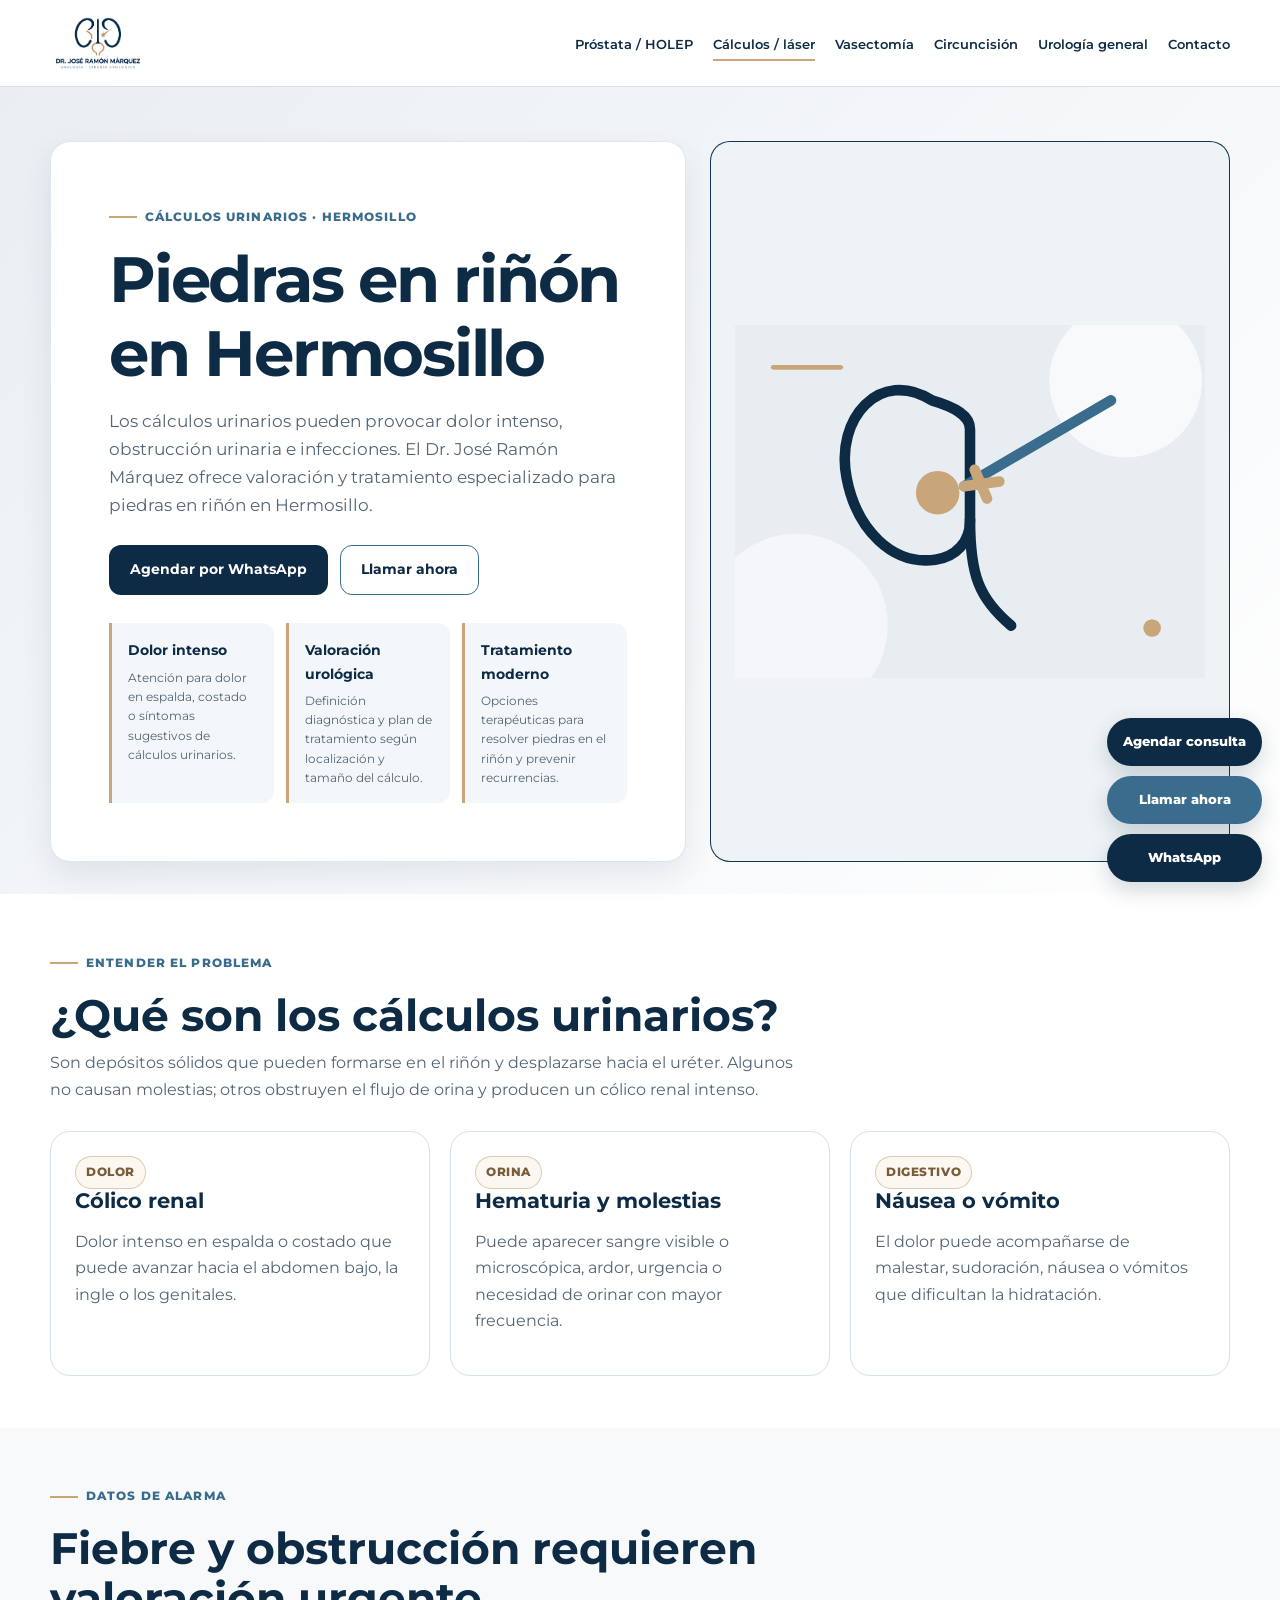
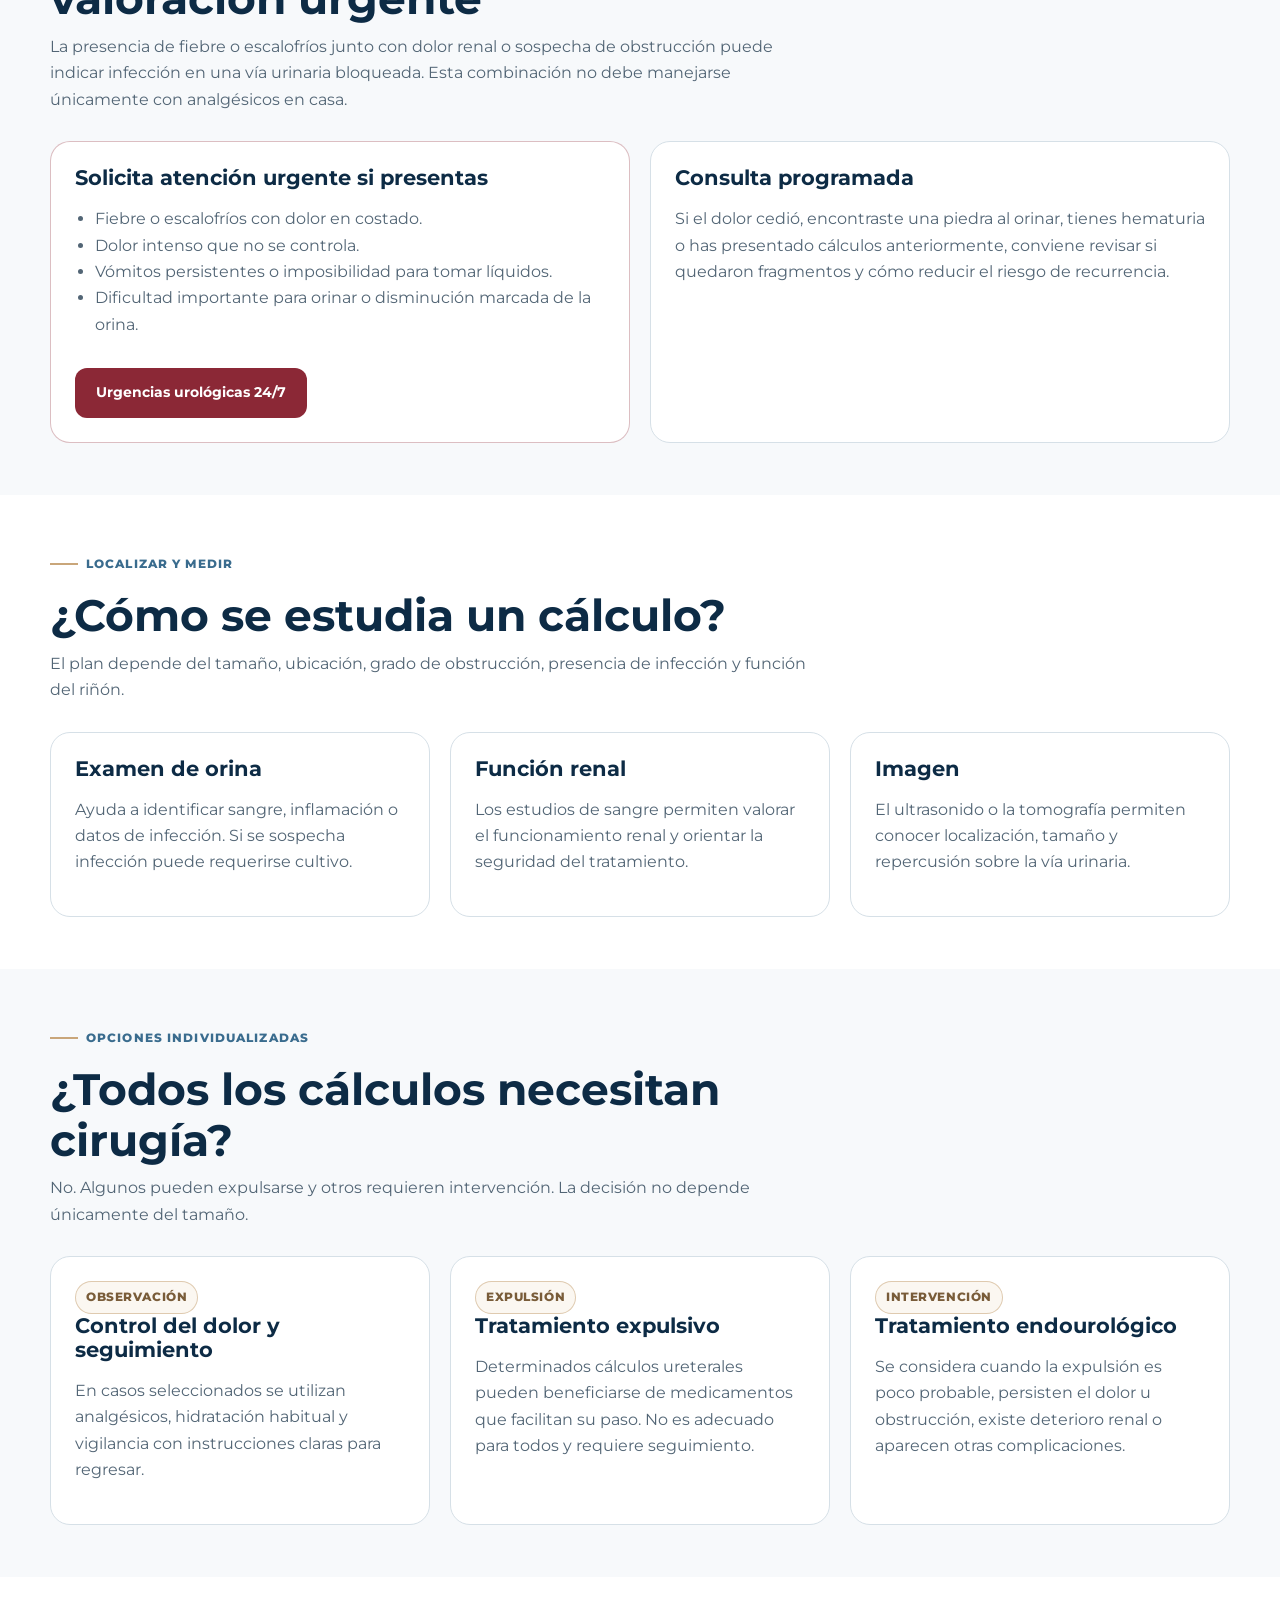
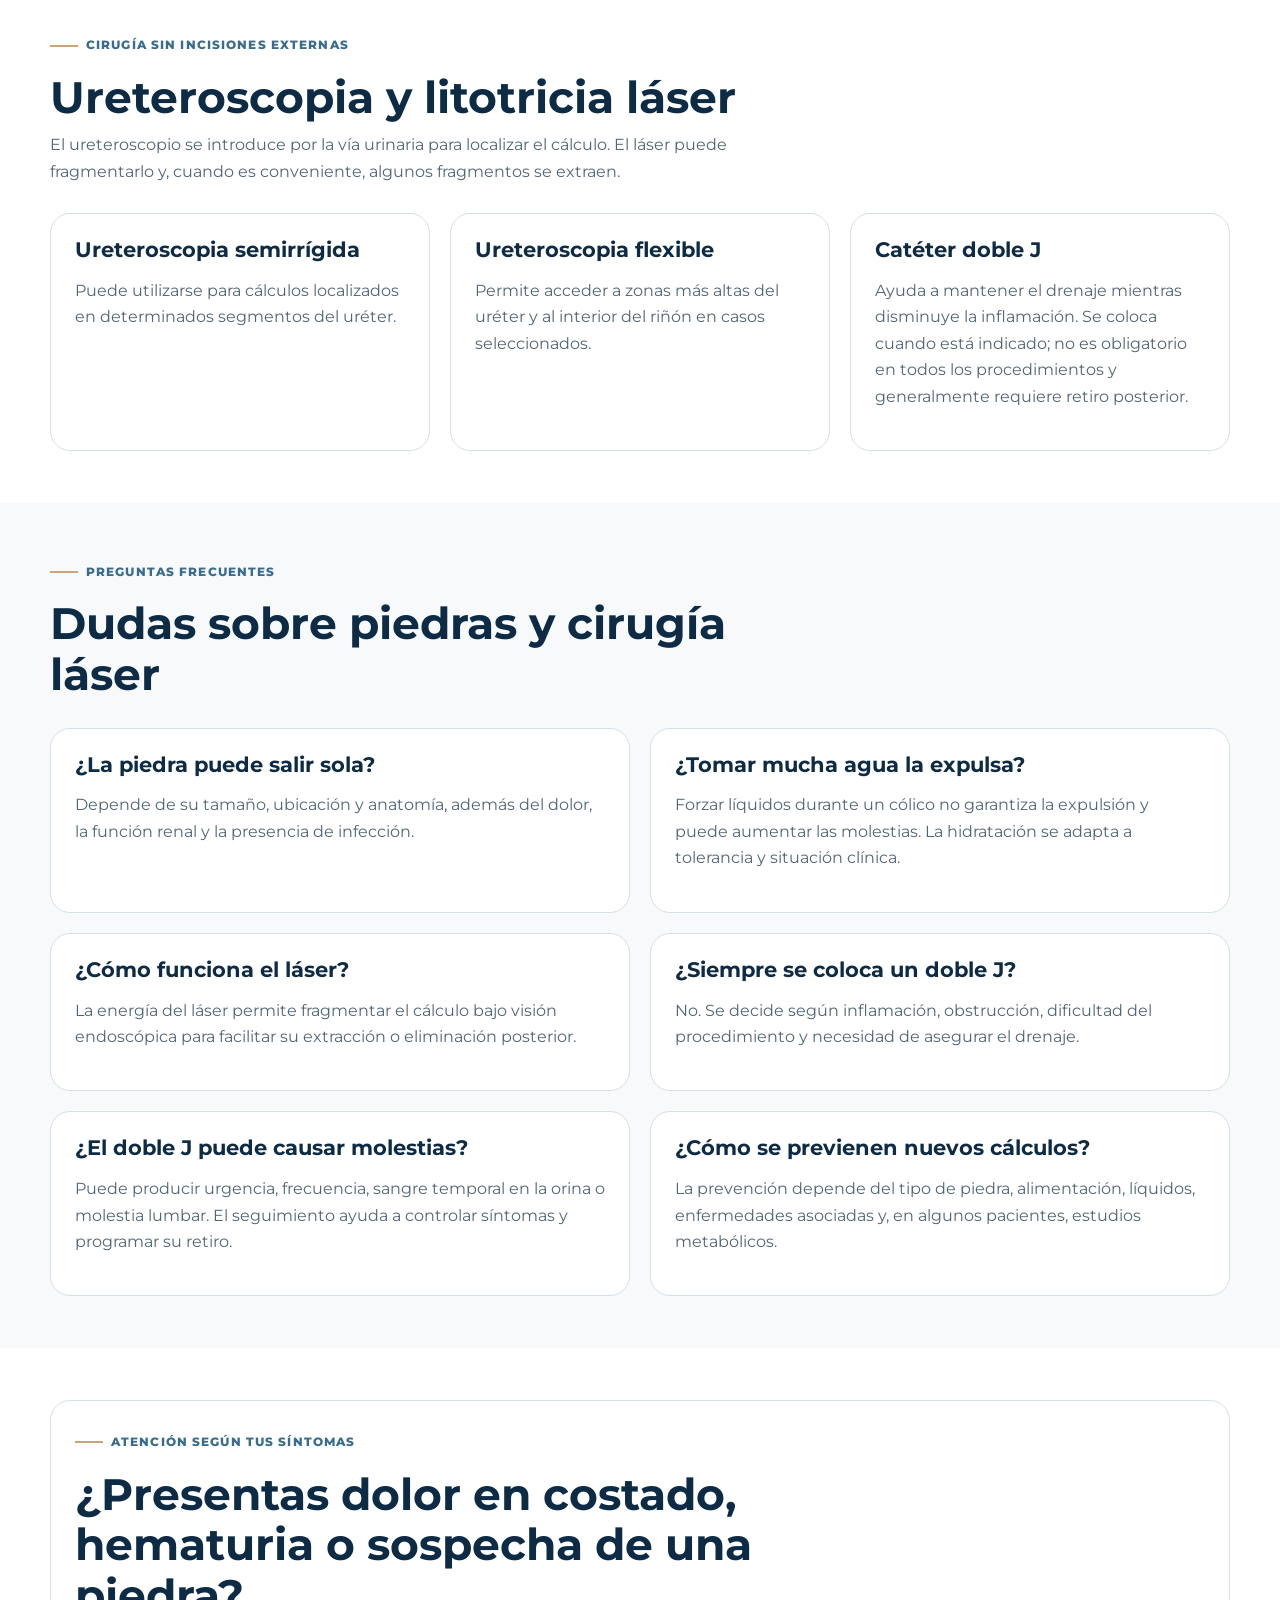
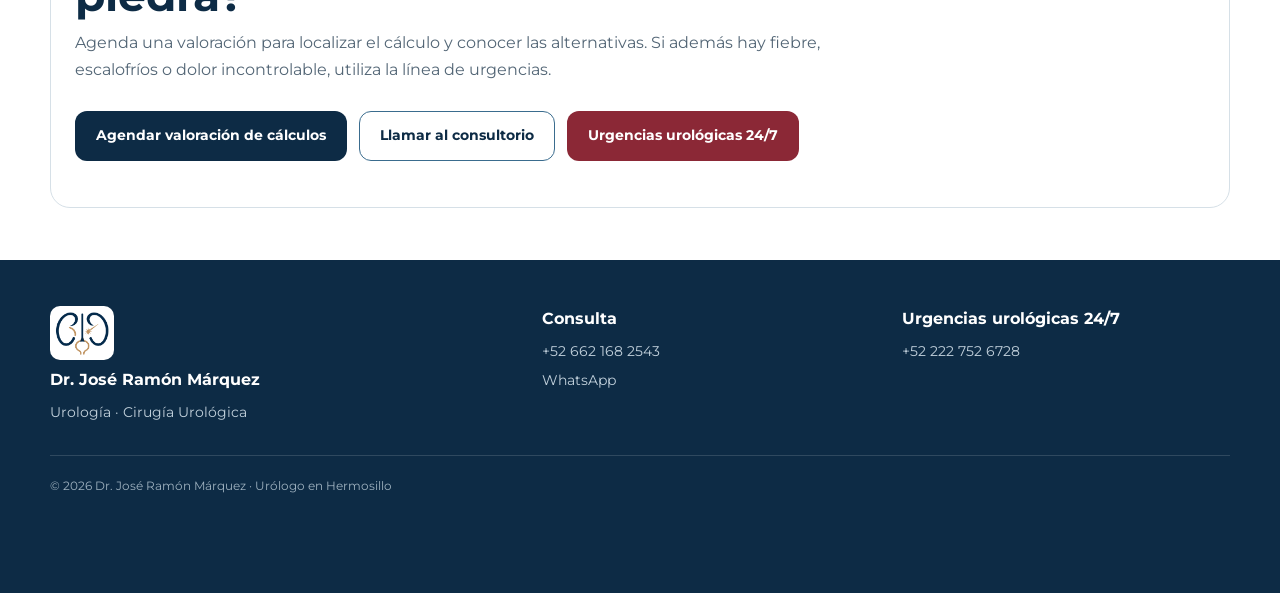
==== commit 0f679bb3: "Improve patient-focused clinical content" ====
--- a/calculos.html
+++ b/calculos.html
@@ -89,87 +89,80 @@
       </div>
     </section>
 
-    <section class="section">
-      <div class="container">
-        <div class="section-head">
-          <h2>Síntomas frecuentes</h2>
-          <p>Algunos signos frecuentes que pueden presentarse con piedras en riñón o cálculos urinarios.</p>
-        </div>
-        <div class="grid-3">
-          <article class="card service">
-            <div class="tag">Dolor</div>
-            <h3>Dolor en espalda o costado</h3>
-            <p>Puede presentarse como dolor intenso y repentino en costado, espalda o abdomen.</p>
-          </article>
-          <article class="card service">
-            <div class="tag">Orina</div>
-            <h3>Sangre en la orina</h3>
-            <p>La presencia de sangre en la orina puede acompañar a los cálculos urinarios.</p>
-          </article>
-          <article class="card service">
-            <div class="tag">Síntomas urinarios</div>
-            <h3>Molestias al orinar</h3>
-            <p>Dolor, ardor al orinar o urgencia urinaria pueden presentarse según la localización del cálculo.</p>
-          </article>
-        </div>
-      </div>
-    </section>
+    
+<section class="section" id="problema">
+  <div class="container">
+    <div class="section-head"><span class="section-kicker">Entender el problema</span><h2>¿Qué son los cálculos urinarios?</h2><p>Son depósitos sólidos que pueden formarse en el riñón y desplazarse hacia el uréter. Algunos no causan molestias; otros obstruyen el flujo de orina y producen un cólico renal intenso.</p></div>
+    <div class="grid-3">
+      <article class="card service"><div class="tag">Dolor</div><h3>Cólico renal</h3><p>Dolor intenso en espalda o costado que puede avanzar hacia el abdomen bajo, la ingle o los genitales.</p></article>
+      <article class="card service"><div class="tag">Orina</div><h3>Hematuria y molestias</h3><p>Puede aparecer sangre visible o microscópica, ardor, urgencia o necesidad de orinar con mayor frecuencia.</p></article>
+      <article class="card service"><div class="tag">Digestivo</div><h3>Náusea o vómito</h3><p>El dolor puede acompañarse de malestar, sudoración, náusea o vómitos que dificultan la hidratación.</p></article>
+    </div>
+  </div>
+</section>
 
-    <section class="section" id="tratamiento">
-      <div class="container">
-        <div class="section-head">
-          <h2>Opciones de tratamiento</h2>
-          <p>El tratamiento depende del tamaño, localización del cálculo y síntomas del paciente.</p>
-        </div>
-        <div class="grid-3">
-          <article class="card service">
-            <div class="tag">Manejo</div>
-            <h3>Tratamiento médico</h3>
-            <p>En algunos casos se indica manejo conservador, hidratación y seguimiento especializado.</p>
-          </article>
-          <article class="card service">
-            <div class="tag">Evaluación</div>
-            <h3>Valoración urológica</h3>
-            <p>La valoración clínica y de imagen permite definir la estrategia más adecuada.</p>
-          </article>
-          <article class="card service">
-            <div class="tag">Cirugía</div>
-            <h3>Cirugía para cálculos urinarios</h3>
-            <p>En casos seleccionados se puede requerir tratamiento endourológico o cirugía para resolver el problema.</p>
-          </article>
-        </div>
-      </div>
-    </section>
+<section class="section" id="alarma">
+  <div class="container">
+    <div class="section-head"><span class="section-kicker">Datos de alarma</span><h2>Fiebre y obstrucción requieren valoración urgente</h2><p>La presencia de fiebre o escalofríos junto con dolor renal o sospecha de obstrucción puede indicar infección en una vía urinaria bloqueada. Esta combinación no debe manejarse únicamente con analgésicos en casa.</p></div>
+    <div class="grid-2">
+      <article class="card urgent-card"><h3>Solicita atención urgente si presentas</h3><ul><li>Fiebre o escalofríos con dolor en costado.</li><li>Dolor intenso que no se controla.</li><li>Vómitos persistentes o imposibilidad para tomar líquidos.</li><li>Dificultad importante para orinar o disminución marcada de la orina.</li></ul><a class="btn btn-urgent btn-service" href="tel:+522227526728">Urgencias urológicas 24/7</a></article>
+      <article class="card"><h3>Consulta programada</h3><p>Si el dolor cedió, encontraste una piedra al orinar, tienes hematuria o has presentado cálculos anteriormente, conviene revisar si quedaron fragmentos y cómo reducir el riesgo de recurrencia.</p></article>
+    </div>
+  </div>
+</section>
 
-    <section class="section" id="contacto">
-      <div class="container contact-grid">
-        <div class="card contact-info">
-          <div class="section-head">
-            <h2>Agenda tu consulta</h2>
-            <p>Atención especializada para piedras en riñón, dolor urinario y cálculos renales en Hermosillo.</p>
-          </div>
-          <p><strong>Dr. José Ramón Márquez</strong><br>Urólogo en Hermosillo</p>
-          <p><strong>Ubicación:</strong> Celtara Medical &amp; Professional Center, Piso 7, consultorio 726.</p>
-          <div class="quick-actions">
-            <a class="btn btn-primary" href="https://wa.me/526621682543?text=Hola%20Dr.%20Jos%C3%A9%20Ram%C3%B3n%2C%20vi%20su%20p%C3%A1gina%20web%20y%20quiero%20agendar%20una%20consulta%20por%20piedras%20en%20el%20ri%C3%B1%C3%B3n" onclick="return gtag_report_conversion(this.href);">
-              Agendar por WhatsApp
-            </a>
-            <a class="btn btn-secondary" href="tel:+526621682543">Llamar ahora</a>
-          </div>
-        </div>
-        <div class="card contact-info">
-          <div class="section-head">
-            <h2>¿Presentas dolor o molestias urinarias?</h2>
-            <p>Si presentas dolor intenso, sangre en la orina o dolor al orinar, agenda una valoración especializada.</p>
-          </div>
-          <p>La atención oportuna ayuda a definir el tratamiento más indicado y prevenir complicaciones.</p>
-          <div class="quick-actions">
-            <a class="btn btn-secondary" href="tel:+522227526728">Dolor intenso u obstrucción: llamar a urgencias urológicas · +52 222 752 6728</a>
-          </div>
-        </div>
-      </div>
-    </section>
-  </main>
+<section class="section" id="estudios">
+  <div class="container">
+    <div class="section-head"><span class="section-kicker">Localizar y medir</span><h2>¿Cómo se estudia un cálculo?</h2><p>El plan depende del tamaño, ubicación, grado de obstrucción, presencia de infección y función del riñón.</p></div>
+    <div class="grid-3">
+      <article class="card"><h3>Examen de orina</h3><p>Ayuda a identificar sangre, inflamación o datos de infección. Si se sospecha infección puede requerirse cultivo.</p></article>
+      <article class="card"><h3>Función renal</h3><p>Los estudios de sangre permiten valorar el funcionamiento renal y orientar la seguridad del tratamiento.</p></article>
+      <article class="card"><h3>Imagen</h3><p>El ultrasonido o la tomografía permiten conocer localización, tamaño y repercusión sobre la vía urinaria.</p></article>
+    </div>
+  </div>
+</section>
+
+<section class="section" id="tratamiento">
+  <div class="container">
+    <div class="section-head"><span class="section-kicker">Opciones individualizadas</span><h2>¿Todos los cálculos necesitan cirugía?</h2><p>No. Algunos pueden expulsarse y otros requieren intervención. La decisión no depende únicamente del tamaño.</p></div>
+    <div class="grid-3">
+      <article class="card service"><div class="tag">Observación</div><h3>Control del dolor y seguimiento</h3><p>En casos seleccionados se utilizan analgésicos, hidratación habitual y vigilancia con instrucciones claras para regresar.</p></article>
+      <article class="card service"><div class="tag">Expulsión</div><h3>Tratamiento expulsivo</h3><p>Determinados cálculos ureterales pueden beneficiarse de medicamentos que facilitan su paso. No es adecuado para todos y requiere seguimiento.</p></article>
+      <article class="card service"><div class="tag">Intervención</div><h3>Tratamiento endourológico</h3><p>Se considera cuando la expulsión es poco probable, persisten el dolor u obstrucción, existe deterioro renal o aparecen otras complicaciones.</p></article>
+    </div>
+  </div>
+</section>
+
+<section class="section" id="procedimientos">
+  <div class="container">
+    <div class="section-head"><span class="section-kicker">Cirugía sin incisiones externas</span><h2>Ureteroscopia y litotricia láser</h2><p>El ureteroscopio se introduce por la vía urinaria para localizar el cálculo. El láser puede fragmentarlo y, cuando es conveniente, algunos fragmentos se extraen.</p></div>
+    <div class="grid-3">
+      <article class="card"><h3>Ureteroscopia semirrígida</h3><p>Puede utilizarse para cálculos localizados en determinados segmentos del uréter.</p></article>
+      <article class="card"><h3>Ureteroscopia flexible</h3><p>Permite acceder a zonas más altas del uréter y al interior del riñón en casos seleccionados.</p></article>
+      <article class="card"><h3>Catéter doble J</h3><p>Ayuda a mantener el drenaje mientras disminuye la inflamación. Se coloca cuando está indicado; no es obligatorio en todos los procedimientos y generalmente requiere retiro posterior.</p></article>
+    </div>
+  </div>
+</section>
+
+<section class="section" id="faq">
+  <div class="container">
+    <div class="section-head"><span class="section-kicker">Preguntas frecuentes</span><h2>Dudas sobre piedras y cirugía láser</h2></div>
+    <div class="grid-2">
+      <article class="card"><h3>¿La piedra puede salir sola?</h3><p>Depende de su tamaño, ubicación y anatomía, además del dolor, la función renal y la presencia de infección.</p></article>
+      <article class="card"><h3>¿Tomar mucha agua la expulsa?</h3><p>Forzar líquidos durante un cólico no garantiza la expulsión y puede aumentar las molestias. La hidratación se adapta a tolerancia y situación clínica.</p></article>
+      <article class="card"><h3>¿Cómo funciona el láser?</h3><p>La energía del láser permite fragmentar el cálculo bajo visión endoscópica para facilitar su extracción o eliminación posterior.</p></article>
+      <article class="card"><h3>¿Siempre se coloca un doble J?</h3><p>No. Se decide según inflamación, obstrucción, dificultad del procedimiento y necesidad de asegurar el drenaje.</p></article>
+      <article class="card"><h3>¿El doble J puede causar molestias?</h3><p>Puede producir urgencia, frecuencia, sangre temporal en la orina o molestia lumbar. El seguimiento ayuda a controlar síntomas y programar su retiro.</p></article>
+      <article class="card"><h3>¿Cómo se previenen nuevos cálculos?</h3><p>La prevención depende del tipo de piedra, alimentación, líquidos, enfermedades asociadas y, en algunos pacientes, estudios metabólicos.</p></article>
+    </div>
+  </div>
+</section>
+
+<section class="section" id="contacto">
+  <div class="container"><div class="card service"><div class="section-head"><span class="section-kicker">Atención según tus síntomas</span><h2>¿Presentas dolor en costado, hematuria o sospecha de una piedra?</h2><p>Agenda una valoración para localizar el cálculo y conocer las alternativas. Si además hay fiebre, escalofríos o dolor incontrolable, utiliza la línea de urgencias.</p></div><div class="cta-row"><a class="btn btn-primary" href="https://wa.me/526621682543?text=Hola%20doctor%2C%20quiero%20una%20valoraci%C3%B3n%20por%20c%C3%A1lculos%20urinarios" onclick="return gtag_report_conversion(this.href);">Agendar valoración de cálculos</a><a class="btn btn-secondary" href="tel:+526621682543">Llamar al consultorio</a><a class="btn btn-urgent" href="tel:+522227526728">Urgencias urológicas 24/7</a></div></div></div>
+</section>
+
+</main>
 
   <div class="floating-actions">
     <a class="floating-btn floating-book" href="https://wa.me/526621682543?text=Hola%20Dr.%20Jos%C3%A9%20Ram%C3%B3n%2C%20vi%20su%20p%C3%A1gina%20web%20y%20quiero%20agendar%20una%20consulta%20por%20piedras%20en%20el%20ri%C3%B1%C3%B3n" onclick="return gtag_report_conversion(this.href);">
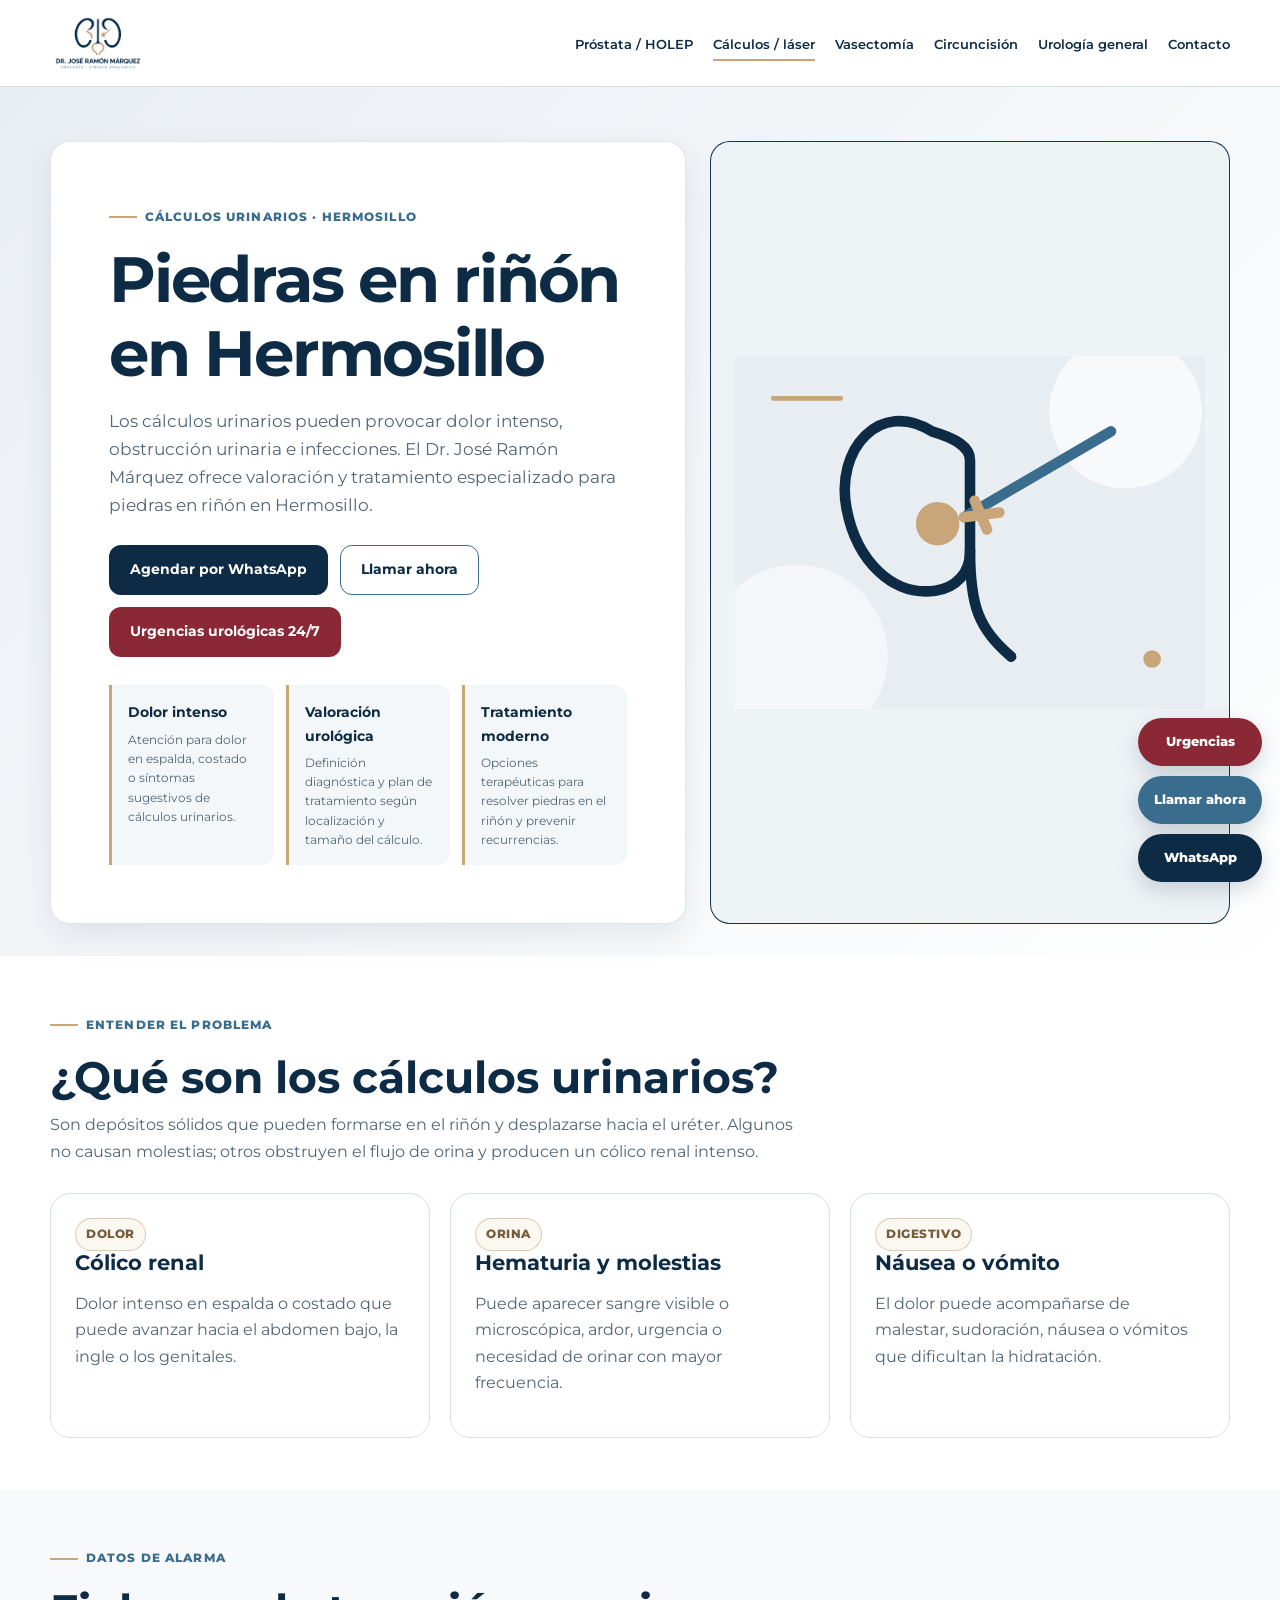
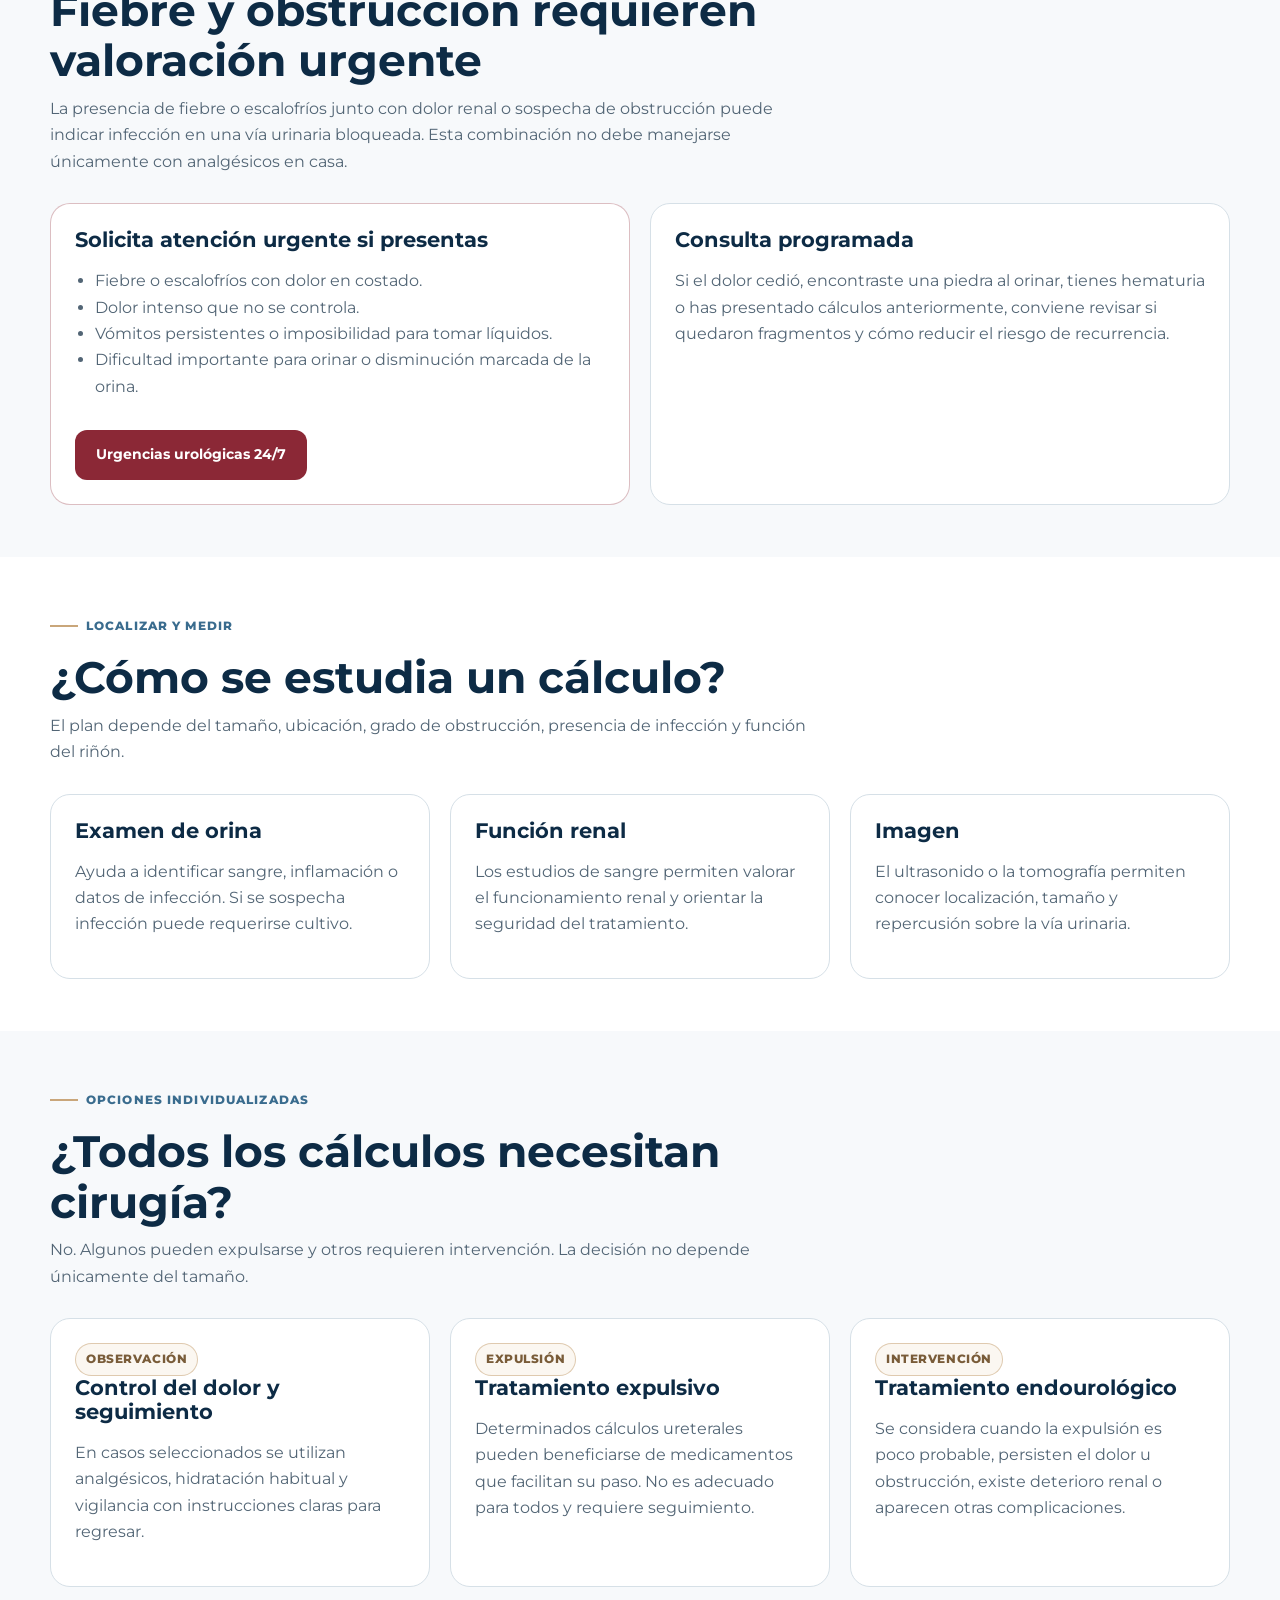
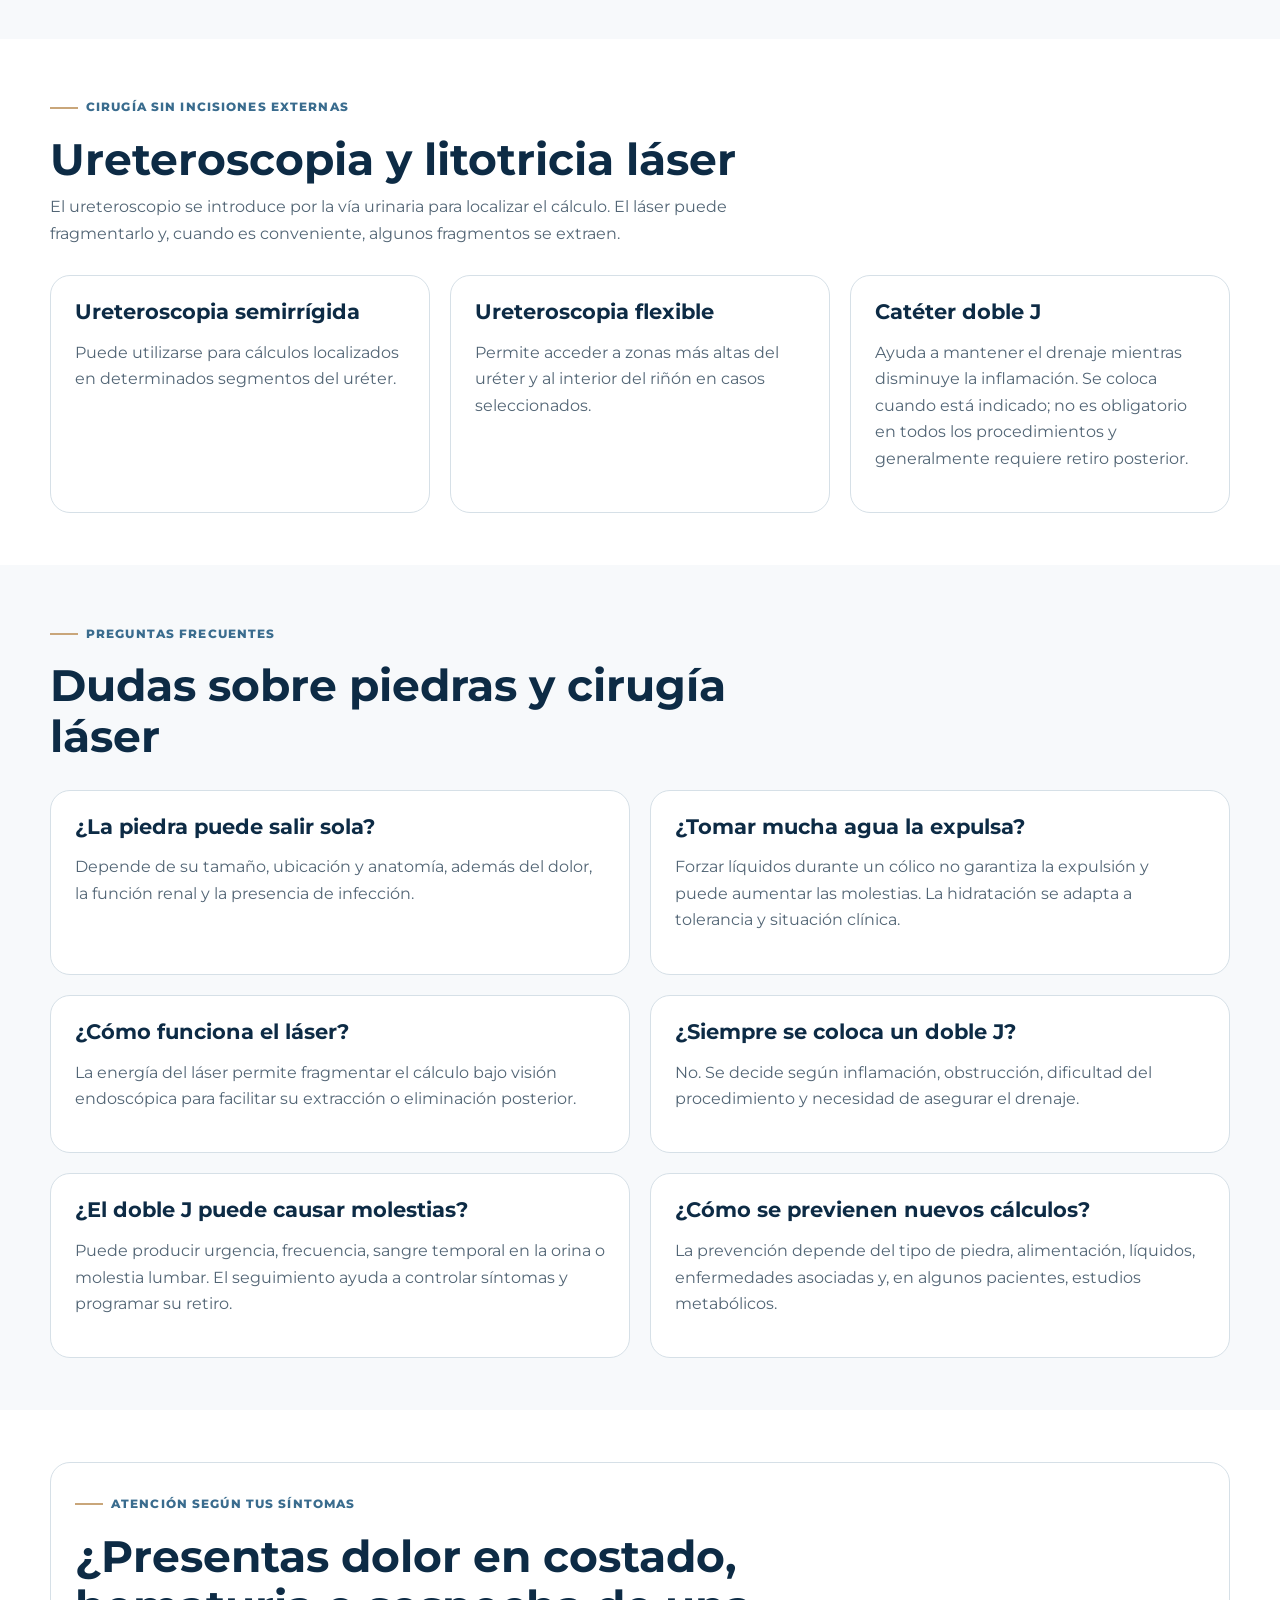
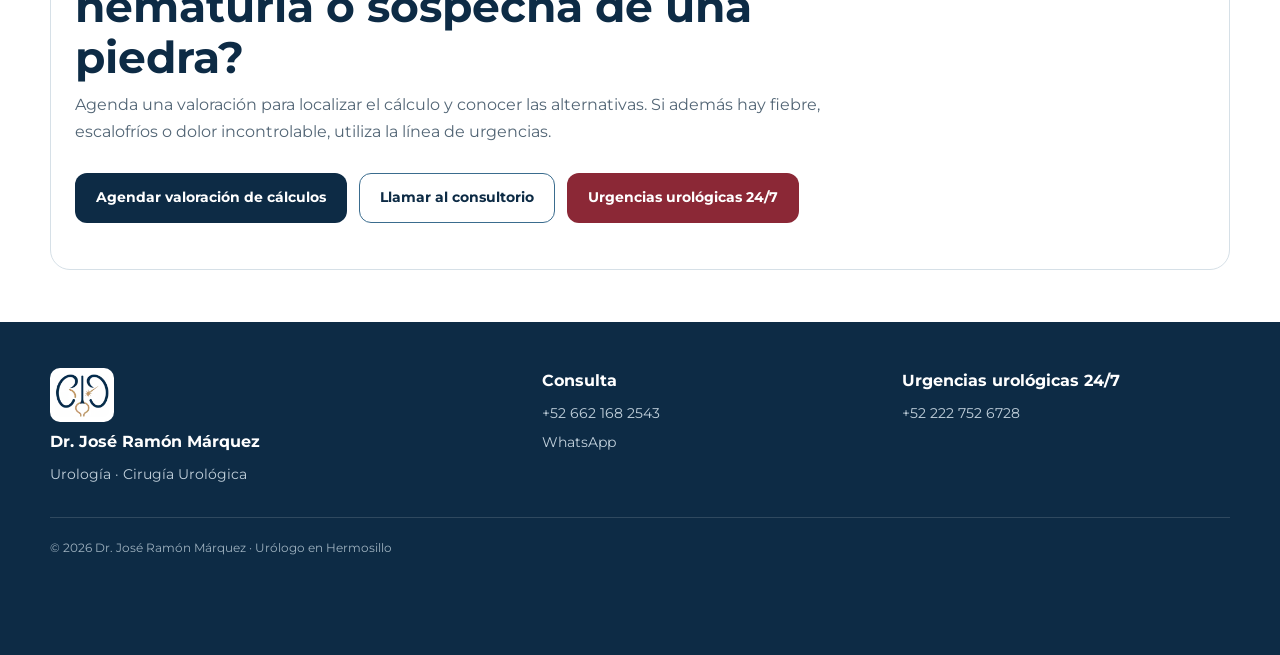
==== commit 996e2ed9: "Optimize assets and add safe interaction tracking" ====
--- a/calculos.html
+++ b/calculos.html
@@ -24,11 +24,14 @@
   <meta property="og:type" content="website" />
   <meta property="og:url" content="https://www.urologohermosillo.mx/calculos.html" />
   <meta property="og:image" content="https://www.urologohermosillo.mx/doctor.jpg" />
+  <meta property="og:image:width" content="516" />
+  <meta property="og:image:height" content="800" />
+  <meta property="og:image:alt" content="Dr. José Ramón Márquez, urólogo en Hermosillo" />
 
   
   <link rel="preconnect" href="https://fonts.googleapis.com">
   <link rel="preconnect" href="https://fonts.gstatic.com" crossorigin>
-  <link href="https://fonts.googleapis.com/css2?family=Montserrat:wght@400;500;600;700;800&display=swap" rel="stylesheet">
+  <link href="https://fonts.googleapis.com/css2?family=Montserrat:wght@400;600;700;800&display=swap" rel="stylesheet">
   <link rel="icon" type="image/png" sizes="32x32" href="assets/brand/06_Favicon_32x32.png">
   <link rel="icon" type="image/png" sizes="64x64" href="assets/brand/06_Favicon_64x64.png">
   <link rel="apple-touch-icon" sizes="180x180" href="assets/brand/06_Favicon_180x180.png">
@@ -41,7 +44,7 @@
   <header class="topbar">
   <div class="container topbar-inner">
     <a href="index.html" class="brand" aria-label="Dr. José Ramón Márquez, inicio">
-      <img src="assets/brand/02_Logo_Principal_Transparente_Web.png" alt="Ilustración de cálculos urinarios y ureteroscopia láser" width="320" height="206">
+      <img src="assets/brand/02_Logo_Principal_Transparente_Web.webp" alt="Ilustración de cálculos urinarios y ureteroscopia láser" width="320" height="206">
     </a>
     <button class="nav-toggle" type="button" aria-expanded="false" aria-controls="site-nav"><span></span><span></span><span></span><span class="sr-only">Abrir menú</span></button>
     <nav class="nav" id="site-nav" aria-label="Navegación principal">
@@ -67,6 +70,7 @@
               Agendar por WhatsApp
             </a>
             <a class="btn btn-secondary" href="tel:+526621682543">Llamar ahora</a>
+            <a class="btn btn-urgent" href="tel:+522227526728">Urgencias urológicas 24/7</a>
           </div>
           <div class="highlights">
             <div class="highlight">
@@ -165,8 +169,8 @@
 </main>
 
   <div class="floating-actions">
-    <a class="floating-btn floating-book" href="https://wa.me/526621682543?text=Hola%20Dr.%20Jos%C3%A9%20Ram%C3%B3n%2C%20vi%20su%20p%C3%A1gina%20web%20y%20quiero%20agendar%20una%20consulta%20por%20piedras%20en%20el%20ri%C3%B1%C3%B3n" onclick="return gtag_report_conversion(this.href);">
-      Agendar consulta
+    <a class="floating-btn btn-urgent" href="tel:+522227526728">
+      Urgencias
     </a>
     <a class="floating-btn floating-call" href="tel:+526621682543">Llamar ahora</a>
     <a class="floating-btn floating-wa" href="https://wa.me/526621682543?text=Hola%20Dr.%20Jos%C3%A9%20Ram%C3%B3n%2C%20vi%20su%20p%C3%A1gina%20web%20y%20quiero%20informaci%C3%B3n%20sobre%20piedras%20en%20el%20ri%C3%B1%C3%B3n" onclick="return gtag_report_conversion(this.href);">
@@ -174,6 +178,6 @@
     </a>
   </div>
 
-  <footer class="site-footer"><div class="container footer-grid"><div><img src="assets/brand/03_Isotipo_Transparente.png" alt="" width="72" height="58" loading="lazy"><strong>Dr. José Ramón Márquez</strong><span>Urología · Cirugía Urológica</span></div><div><strong>Consulta</strong><a href="tel:+526621682543">+52 662 168 2543</a><a href="https://wa.me/526621682543" onclick="return gtag_report_conversion(this.href);">WhatsApp</a></div><div><strong>Urgencias urológicas 24/7</strong><a href="tel:+522227526728">+52 222 752 6728</a></div></div><div class="container footer-bottom">© <span data-current-year>2026</span> Dr. José Ramón Márquez · Urólogo en Hermosillo</div></footer>
+  <footer class="site-footer"><div class="container footer-grid"><div><img src="assets/brand/03_Isotipo_Footer.webp" alt="" width="72" height="58" loading="lazy"><strong>Dr. José Ramón Márquez</strong><span>Urología · Cirugía Urológica</span></div><div><strong>Consulta</strong><a href="tel:+526621682543">+52 662 168 2543</a><a href="https://wa.me/526621682543" onclick="return gtag_report_conversion(this.href);">WhatsApp</a></div><div><strong>Urgencias urológicas 24/7</strong><a href="tel:+522227526728">+52 222 752 6728</a></div></div><div class="container footer-bottom">© <span data-current-year>2026</span> Dr. José Ramón Márquez · Urólogo en Hermosillo</div></footer>
 </body>
 </html>
--- a/assets/css/styles.css
+++ b/assets/css/styles.css
@@ -85,7 +85,7 @@
 .icon{display:grid;place-items:center;width:48px;height:48px;border-radius:14px;background:var(--mist);color:var(--navy);font-weight:800}
 .floating-actions{position:fixed;right:18px;bottom:18px;z-index:45;display:flex;flex-direction:column;gap:10px}
 .floating-btn{display:flex;align-items:center;justify-content:center;min-height:48px;padding:11px 16px;border-radius:999px;color:#fff;font-size:.8rem;font-weight:800;box-shadow:0 8px 22px rgba(13,43,69,.18)}
-.floating-book,.floating-wa{background:var(--navy)}
+.floating-wa{background:var(--navy)}
 .floating-call{background:var(--blue)}
 .site-footer{padding:46px 0 96px;background:var(--navy);color:#dfe8ee}
 .footer-grid{display:grid;grid-template-columns:1.4fr 1fr 1fr;gap:32px}
@@ -109,4 +109,4 @@
  .grid-4,.recovery-grid{grid-template-columns:1fr}.card-visual{width:calc(100% + 44px);margin:-22px -22px 20px}
  .cta-row .btn{width:100%}.floating-actions{left:12px;right:12px;bottom:10px;display:grid;grid-template-columns:repeat(3,1fr)}
  .floating-btn{padding:10px 7px;font-size:.68rem;text-align:center}.cred-item{display:block}.cred-value{text-align:left}
-}+}
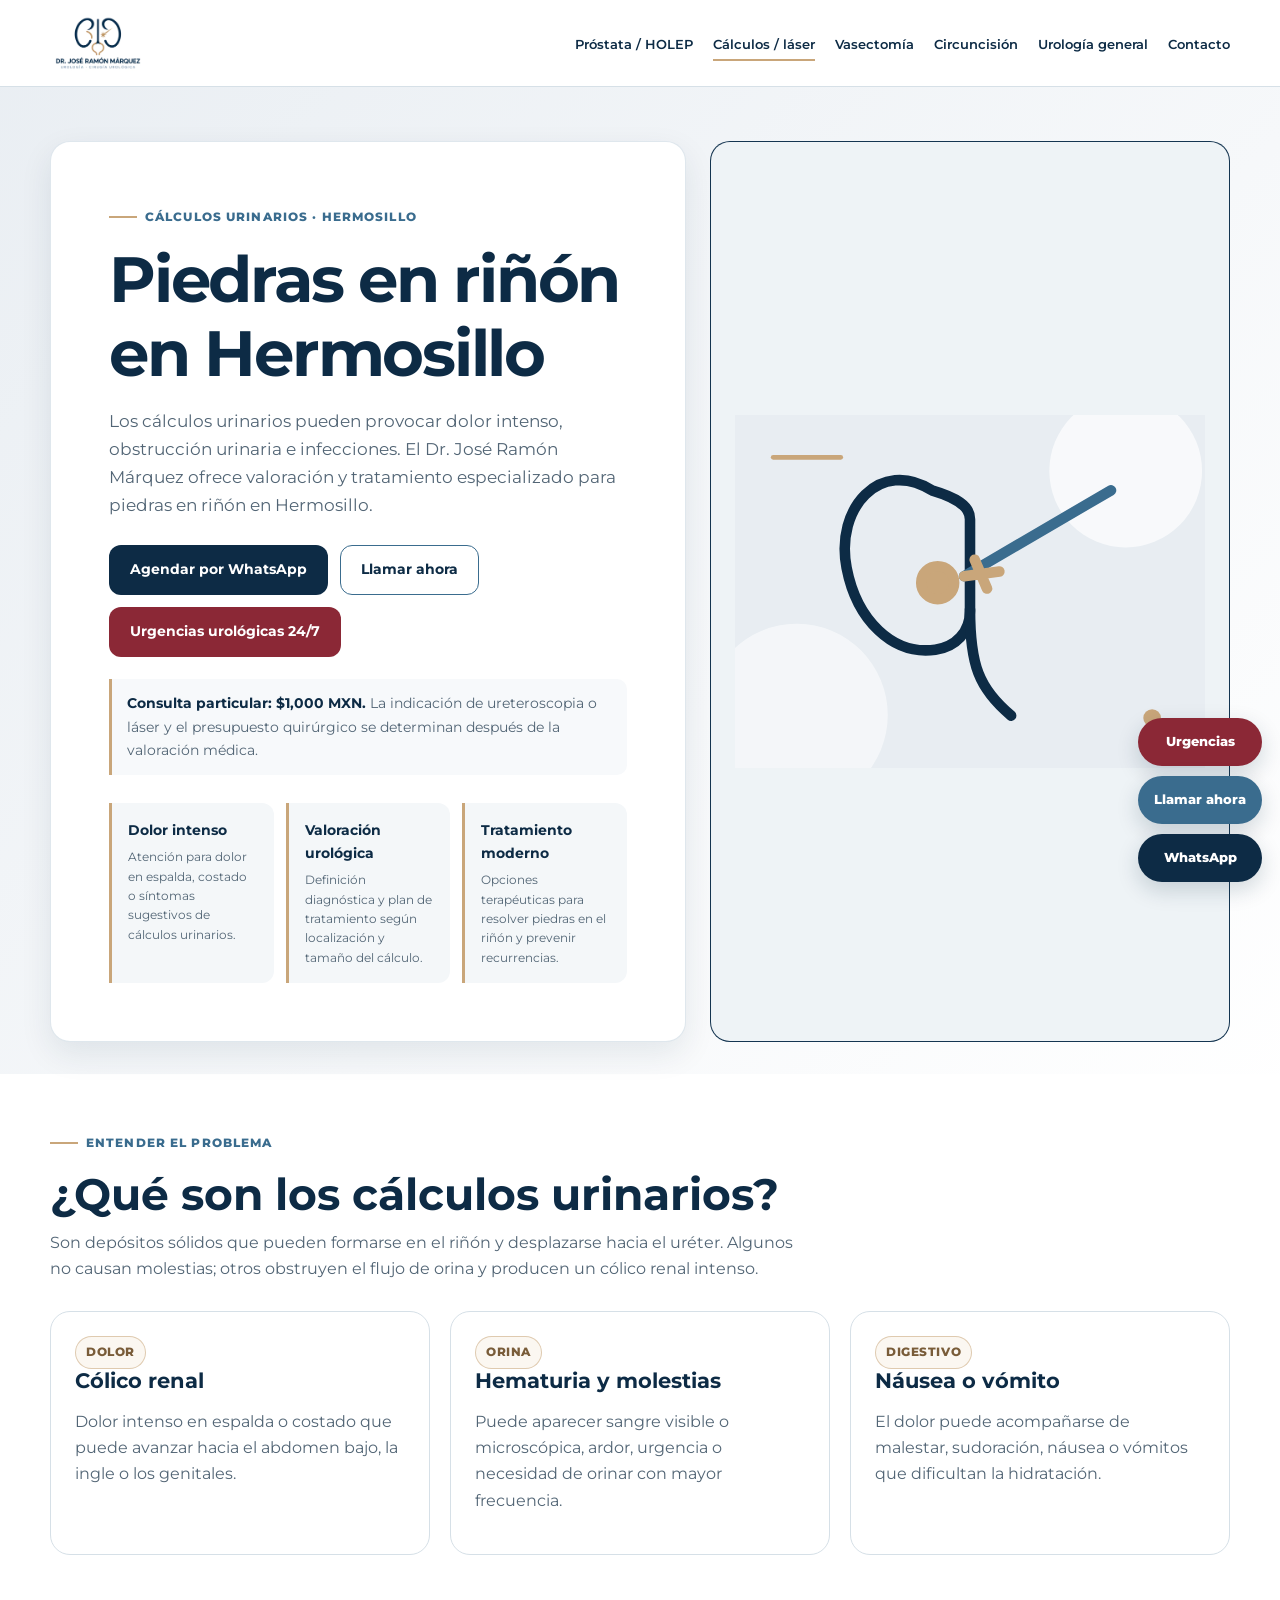
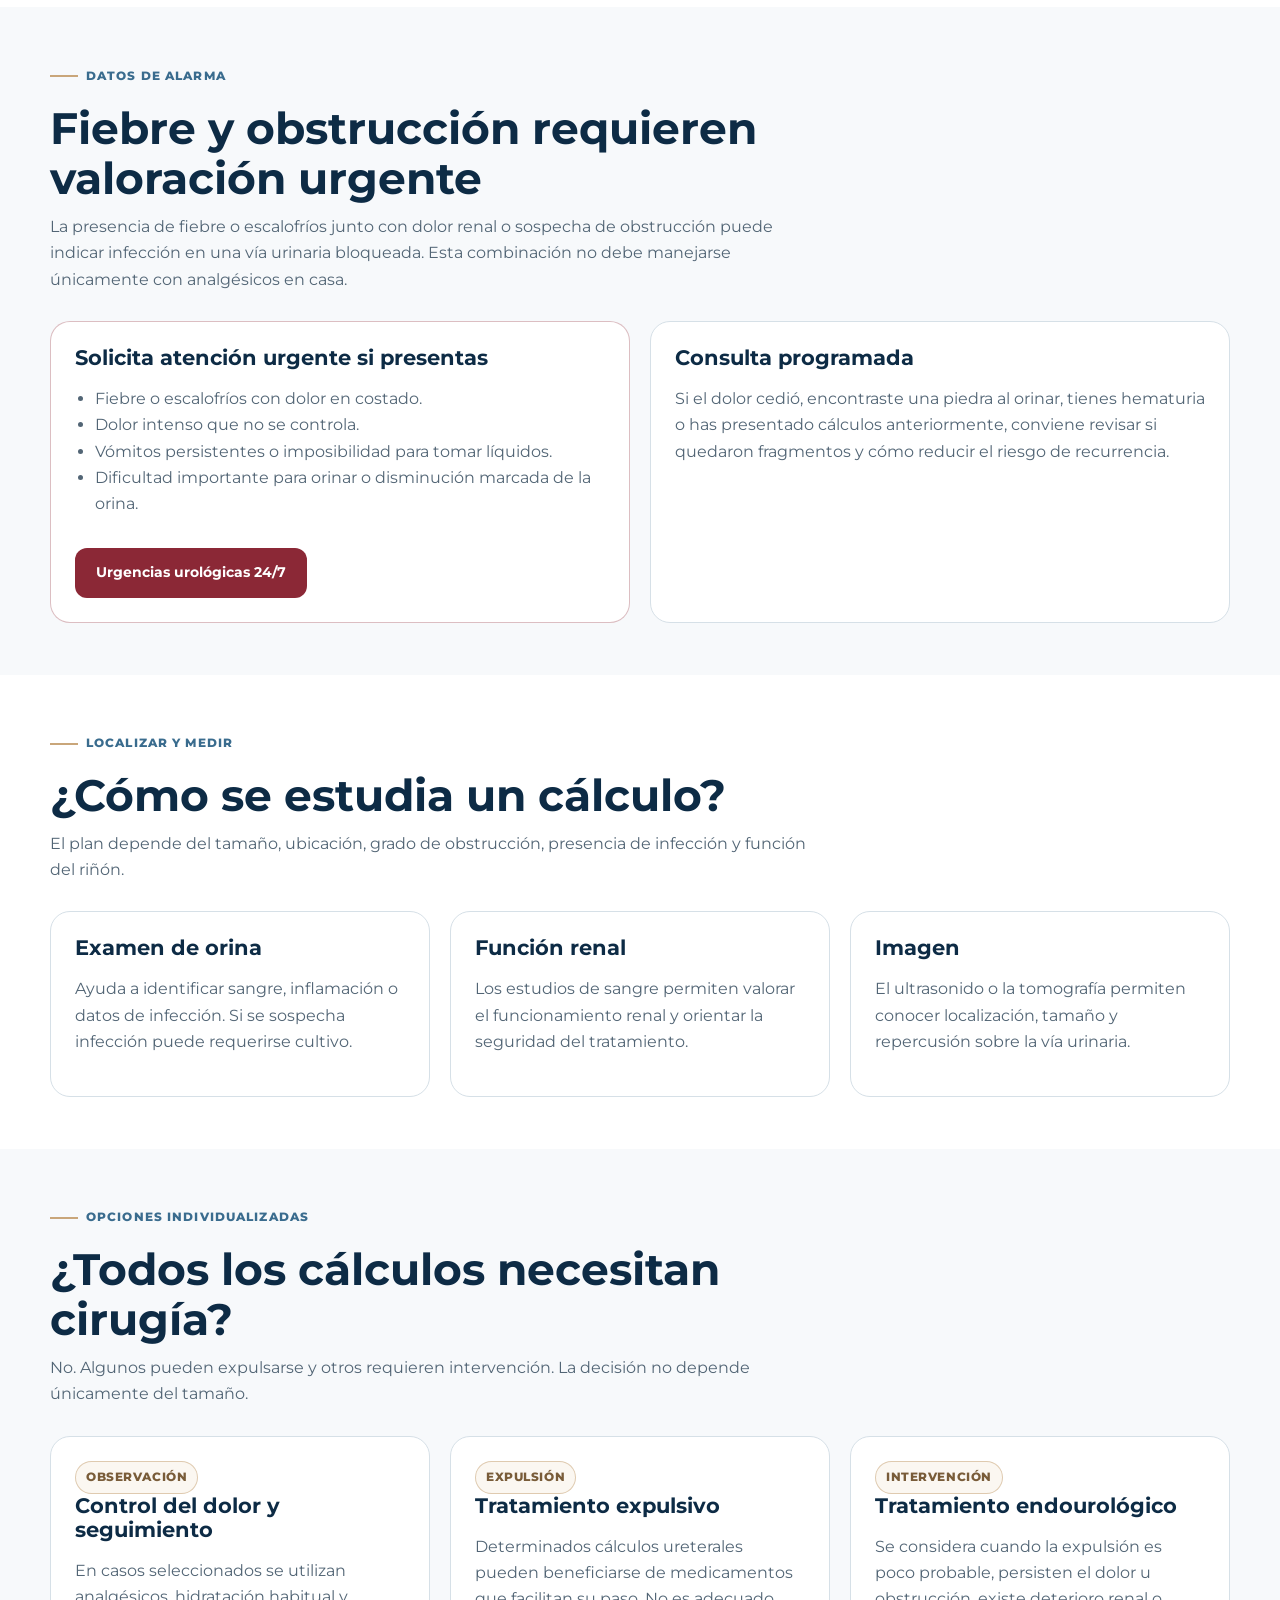
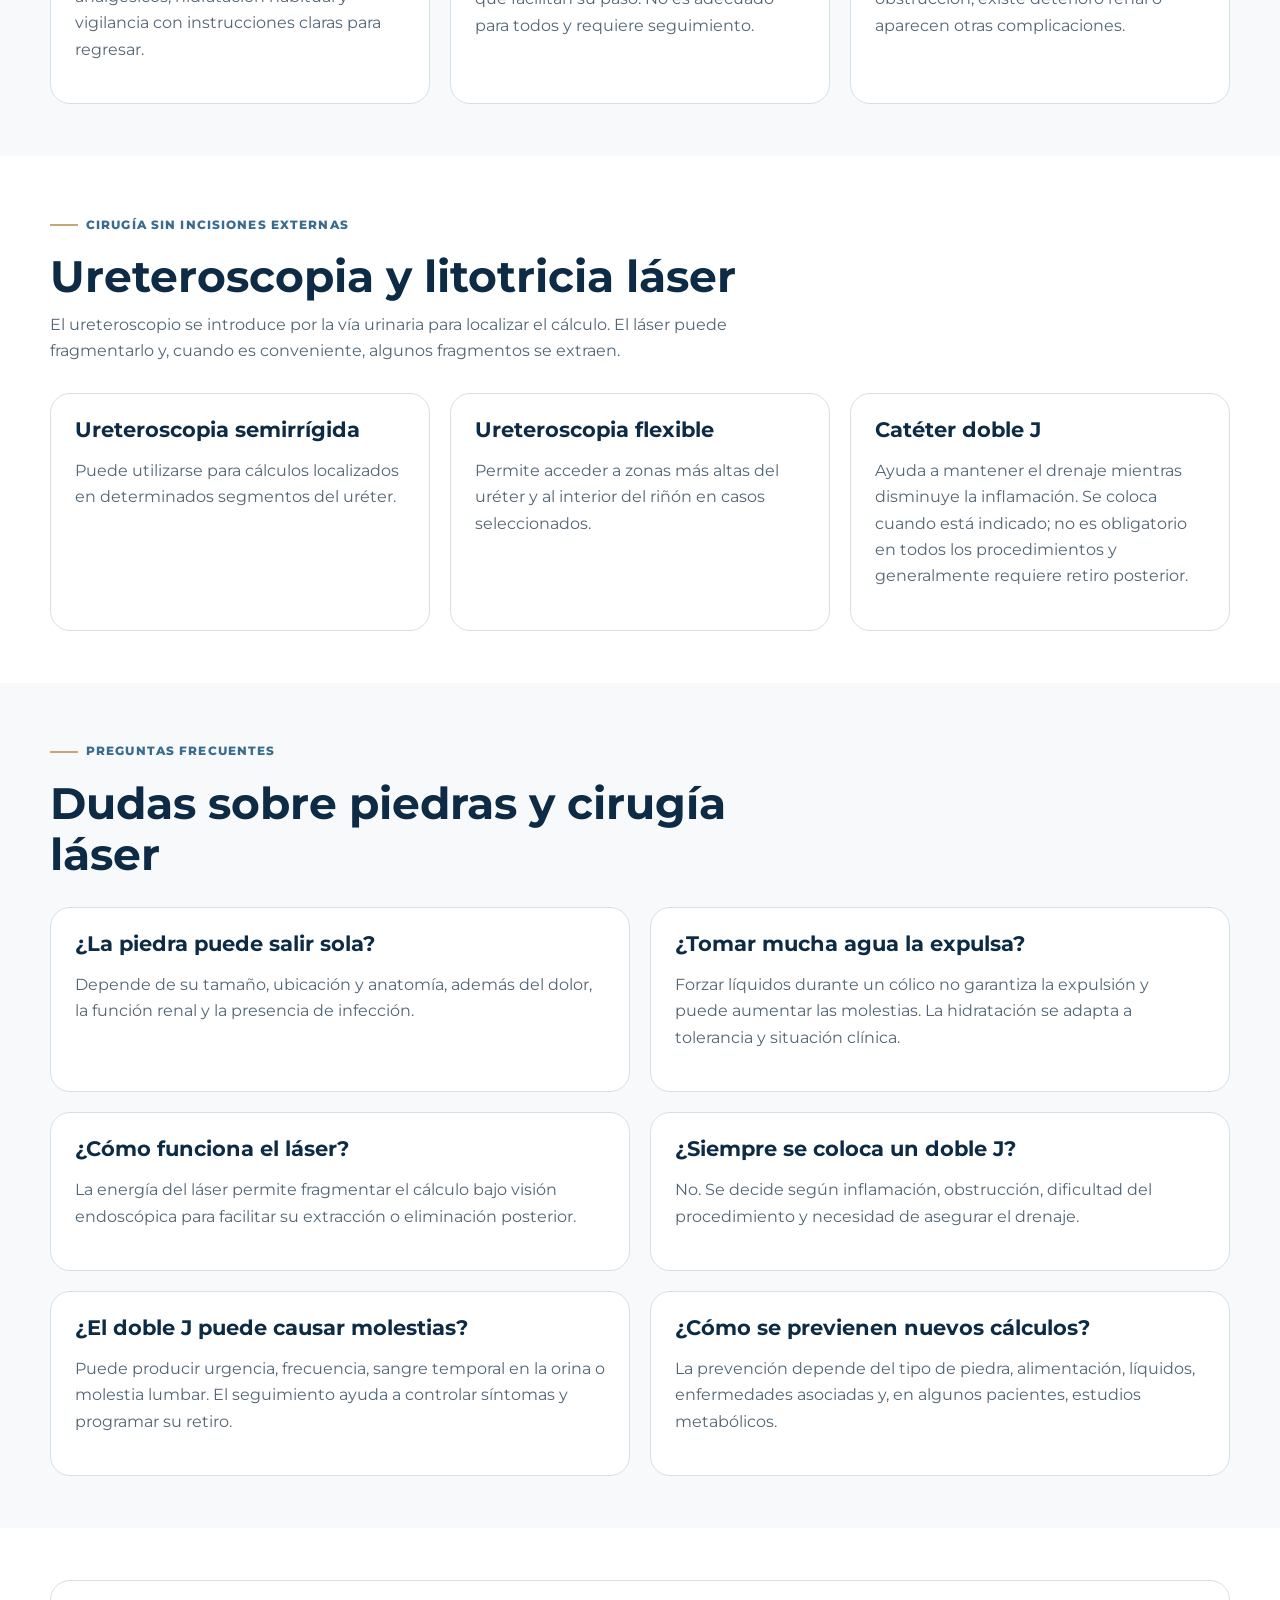
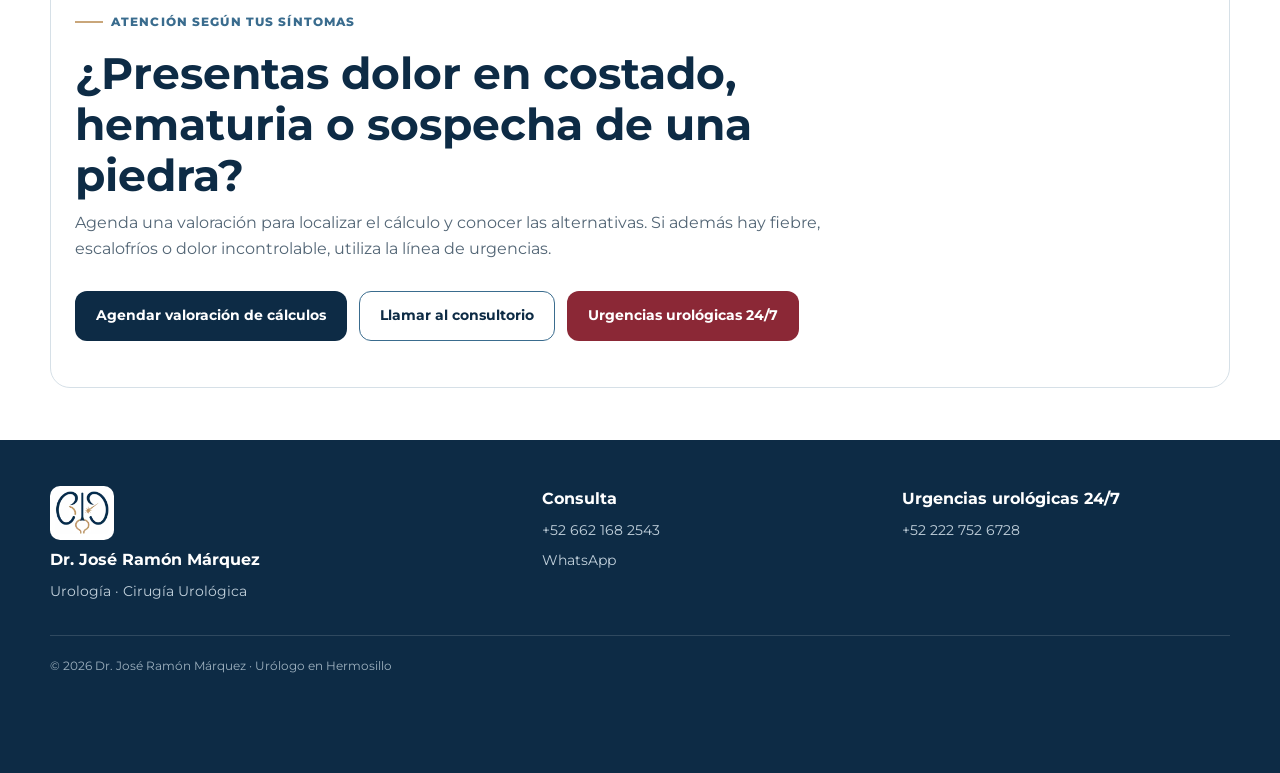
==== commit 12e55ff0: "Add private consultation fee to three pages" ====
--- a/calculos.html
+++ b/calculos.html
@@ -29,6 +29,26 @@
   <meta property="og:image:alt" content="Dr. José Ramón Márquez, urólogo en Hermosillo" />
 
   
+
+  <script type="application/ld+json">
+  {
+    "@context": "https://schema.org",
+    "@type": "MedicalWebPage",
+    "name": "Piedras en riñón en Hermosillo",
+    "url": "https://www.urologohermosillo.mx/calculos.html",
+    "about": {
+      "@type": "MedicalCondition",
+      "name": "Cálculos urinarios"
+    },
+    "author": {
+      "@type": "Physician",
+      "name": "Dr. José Ramón Márquez",
+      "medicalSpecialty": "Urology",
+      "url": "https://www.urologohermosillo.mx/"
+    }
+  }
+  </script>
+
   <link rel="preconnect" href="https://fonts.googleapis.com">
   <link rel="preconnect" href="https://fonts.gstatic.com" crossorigin>
   <link href="https://fonts.googleapis.com/css2?family=Montserrat:wght@400;600;700;800&display=swap" rel="stylesheet">
@@ -72,6 +92,7 @@
             <a class="btn btn-secondary" href="tel:+526621682543">Llamar ahora</a>
             <a class="btn btn-urgent" href="tel:+522227526728">Urgencias urológicas 24/7</a>
           </div>
+          <p class="hero-reassurance"><strong>Consulta particular: $1,000 MXN.</strong> La indicación de ureteroscopia o láser y el presupuesto quirúrgico se determinan después de la valoración médica.</p>
           <div class="highlights">
             <div class="highlight">
               <strong>Dolor intenso</strong>
@@ -178,6 +199,6 @@
     </a>
   </div>
 
-  <footer class="site-footer"><div class="container footer-grid"><div><img src="assets/brand/03_Isotipo_Footer.webp" alt="" width="72" height="58" loading="lazy"><strong>Dr. José Ramón Márquez</strong><span>Urología · Cirugía Urológica</span></div><div><strong>Consulta</strong><a href="tel:+526621682543">+52 662 168 2543</a><a href="https://wa.me/526621682543" onclick="return gtag_report_conversion(this.href);">WhatsApp</a></div><div><strong>Urgencias urológicas 24/7</strong><a href="tel:+522227526728">+52 222 752 6728</a></div></div><div class="container footer-bottom">© <span data-current-year>2026</span> Dr. José Ramón Márquez · Urólogo en Hermosillo</div></footer>
+  <footer class="site-footer"><div class="container footer-grid"><div><img src="assets/brand/03_Isotipo_Footer.webp" alt="Isotipo del Dr. José Ramón Márquez" width="72" height="58" loading="lazy"><strong>Dr. José Ramón Márquez</strong><span>Urología · Cirugía Urológica</span></div><div><strong>Consulta</strong><a href="tel:+526621682543">+52 662 168 2543</a><a href="https://wa.me/526621682543" onclick="return gtag_report_conversion(this.href);">WhatsApp</a></div><div><strong>Urgencias urológicas 24/7</strong><a href="tel:+522227526728">+52 222 752 6728</a></div></div><div class="container footer-bottom">© <span data-current-year>2026</span> Dr. José Ramón Márquez · Urólogo en Hermosillo</div></footer>
 </body>
 </html>
--- a/assets/css/styles.css
+++ b/assets/css/styles.css
@@ -32,6 +32,7 @@
 h2{margin:0 0 10px;font-size:clamp(1.8rem,4vw,2.75rem)}
 h3{margin:0 0 10px;font-size:1.3rem}
 .lead{max-width:760px;margin:0 0 26px;color:var(--muted);font-size:1.05rem}
+.hero-reassurance{margin:14px 0 0;padding:13px 15px;border-left:3px solid var(--gold);background:#f7f9fb;border-radius:0 10px 10px 0;color:var(--muted);font-size:.88rem}.hero-reassurance strong{color:var(--navy)}
 .cta-row{display:flex;flex-wrap:wrap;gap:12px;margin:22px 0}
 .btn{display:inline-flex;align-items:center;justify-content:center;min-height:50px;padding:12px 20px;border:1px solid transparent;border-radius:12px;font-size:.9rem;font-weight:700;transition:transform .18s ease,background .18s ease}
 .btn:hover{transform:translateY(-2px)}
@@ -110,3 +111,6 @@
  .cta-row .btn{width:100%}.floating-actions{left:12px;right:12px;bottom:10px;display:grid;grid-template-columns:repeat(3,1fr)}
  .floating-btn{padding:10px 7px;font-size:.68rem;text-align:center}.cred-item{display:block}.cred-value{text-align:left}
 }
+
+.mobile-conversion-bar{display:none}
+@media(max-width:820px){body{padding-bottom:70px}body:not(.page-contacto) .floating-actions{display:none}.mobile-conversion-bar{position:fixed;left:0;right:0;bottom:0;z-index:60;display:grid;grid-template-columns:1.15fr 1fr .9fr;gap:1px;padding:6px;background:#fff;border-top:1px solid var(--line);box-shadow:0 -8px 24px rgba(13,43,69,.12)}.mobile-conversion-bar a{min-height:52px;display:flex;align-items:center;justify-content:center;padding:8px 6px;border-radius:10px;font-size:.72rem;font-weight:800;text-align:center}.mobile-conversion-bar .mcb-wa{background:var(--navy);color:#fff}.mobile-conversion-bar .mcb-call{background:var(--blue);color:#fff}.mobile-conversion-bar .mcb-urgent{background:var(--urgent);color:#fff}.page-contacto .mobile-conversion-bar{display:none}}
